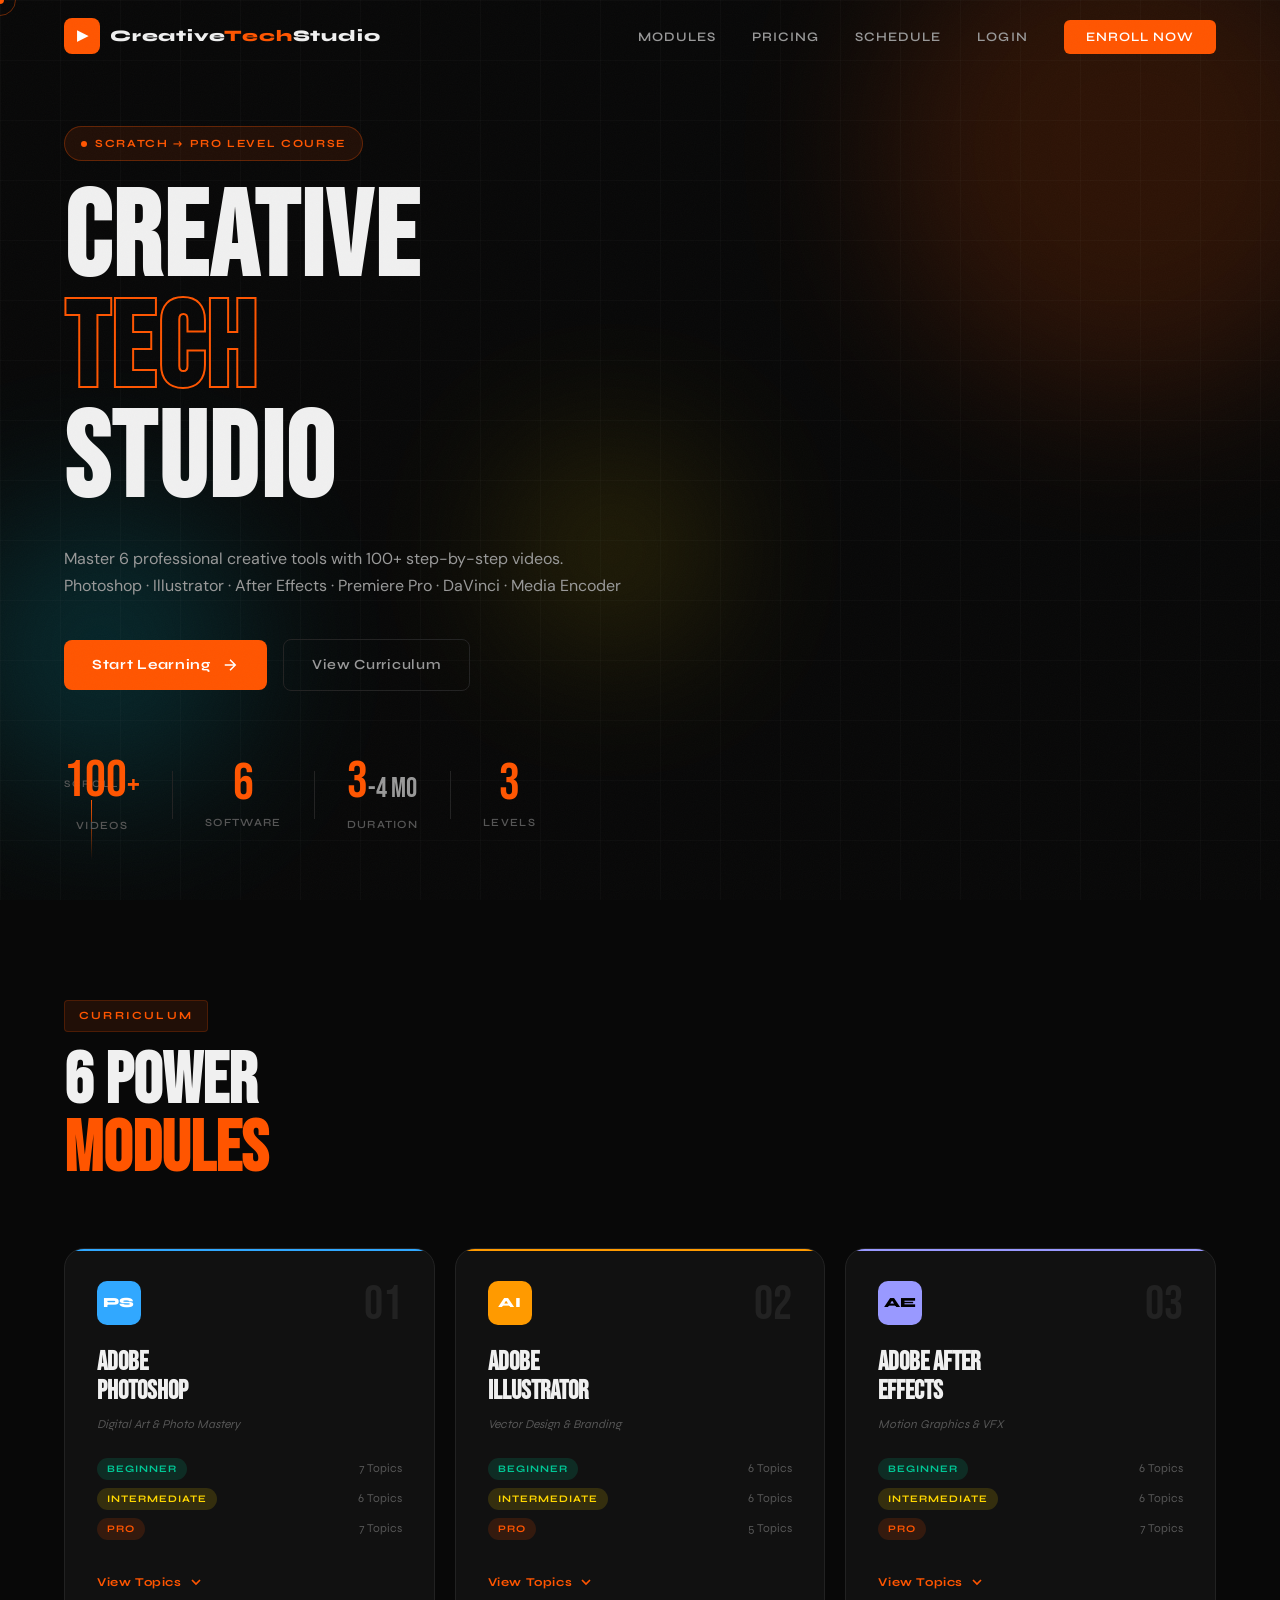
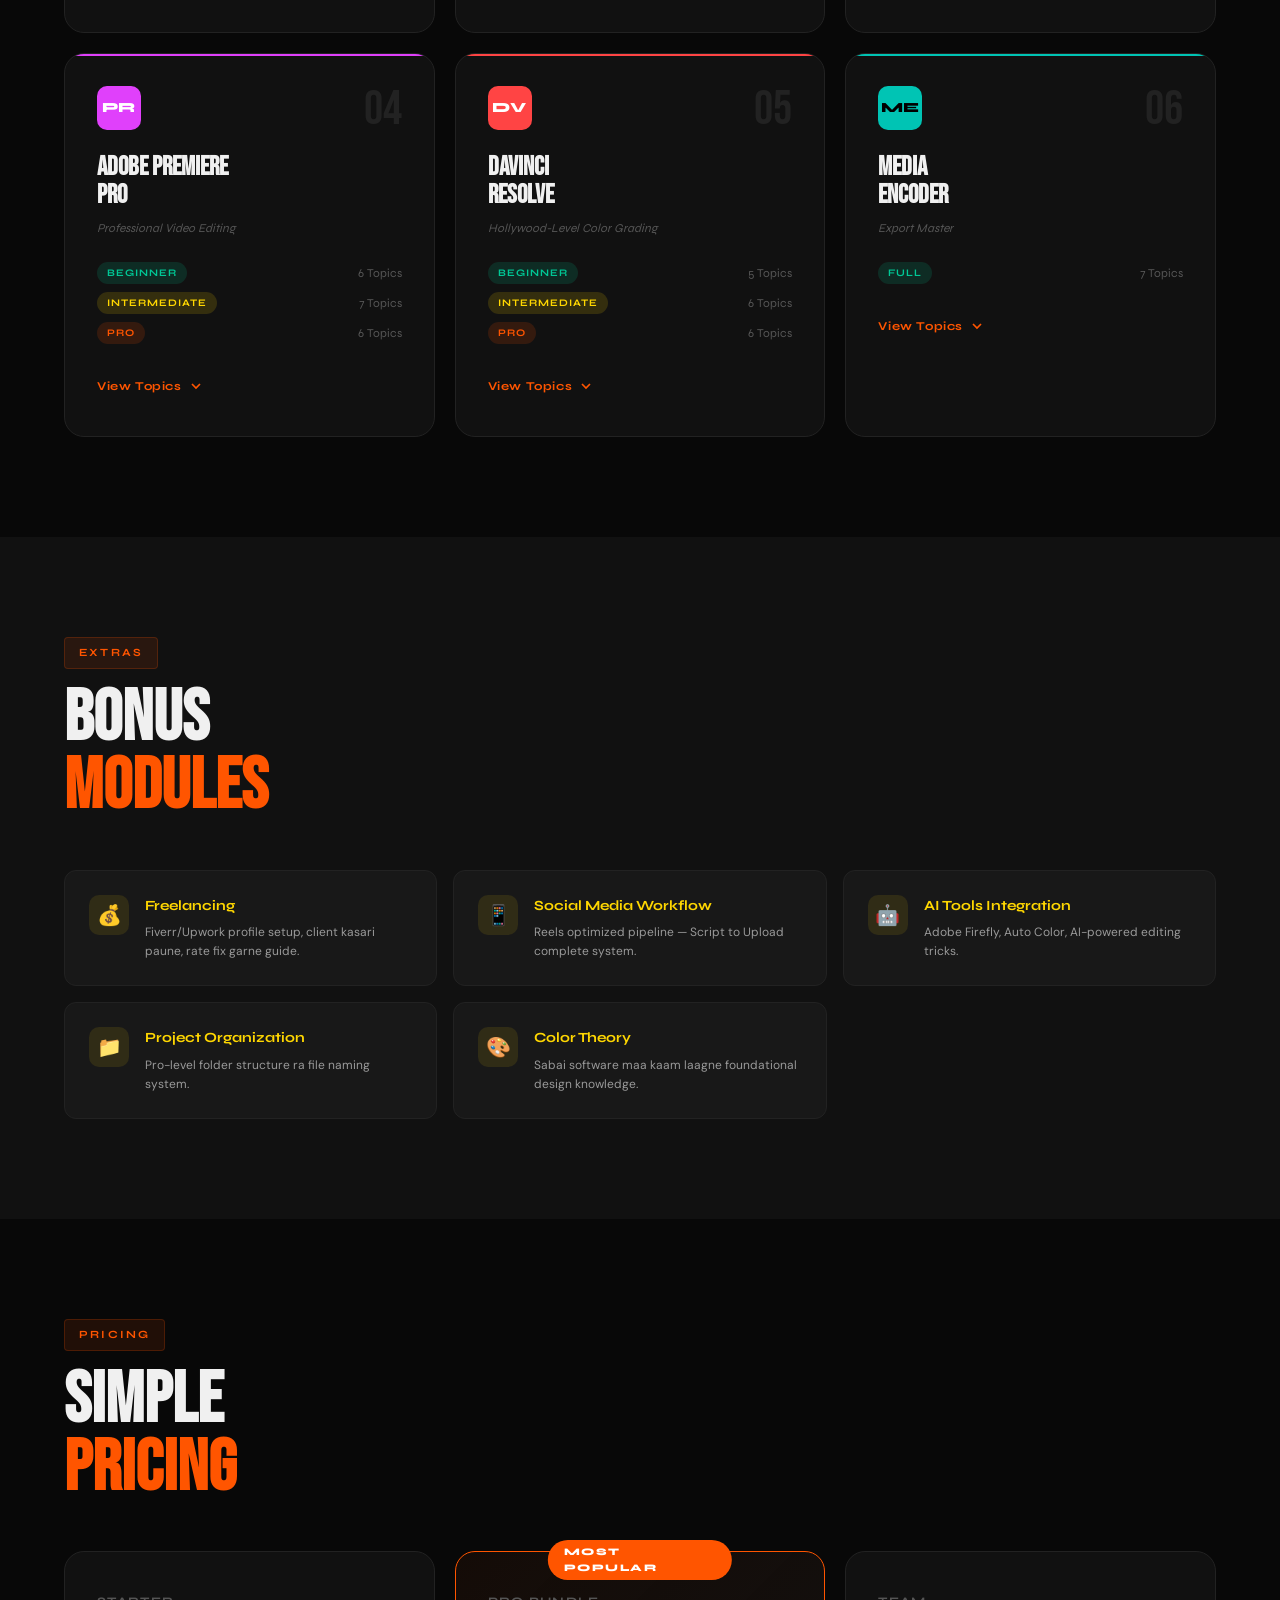
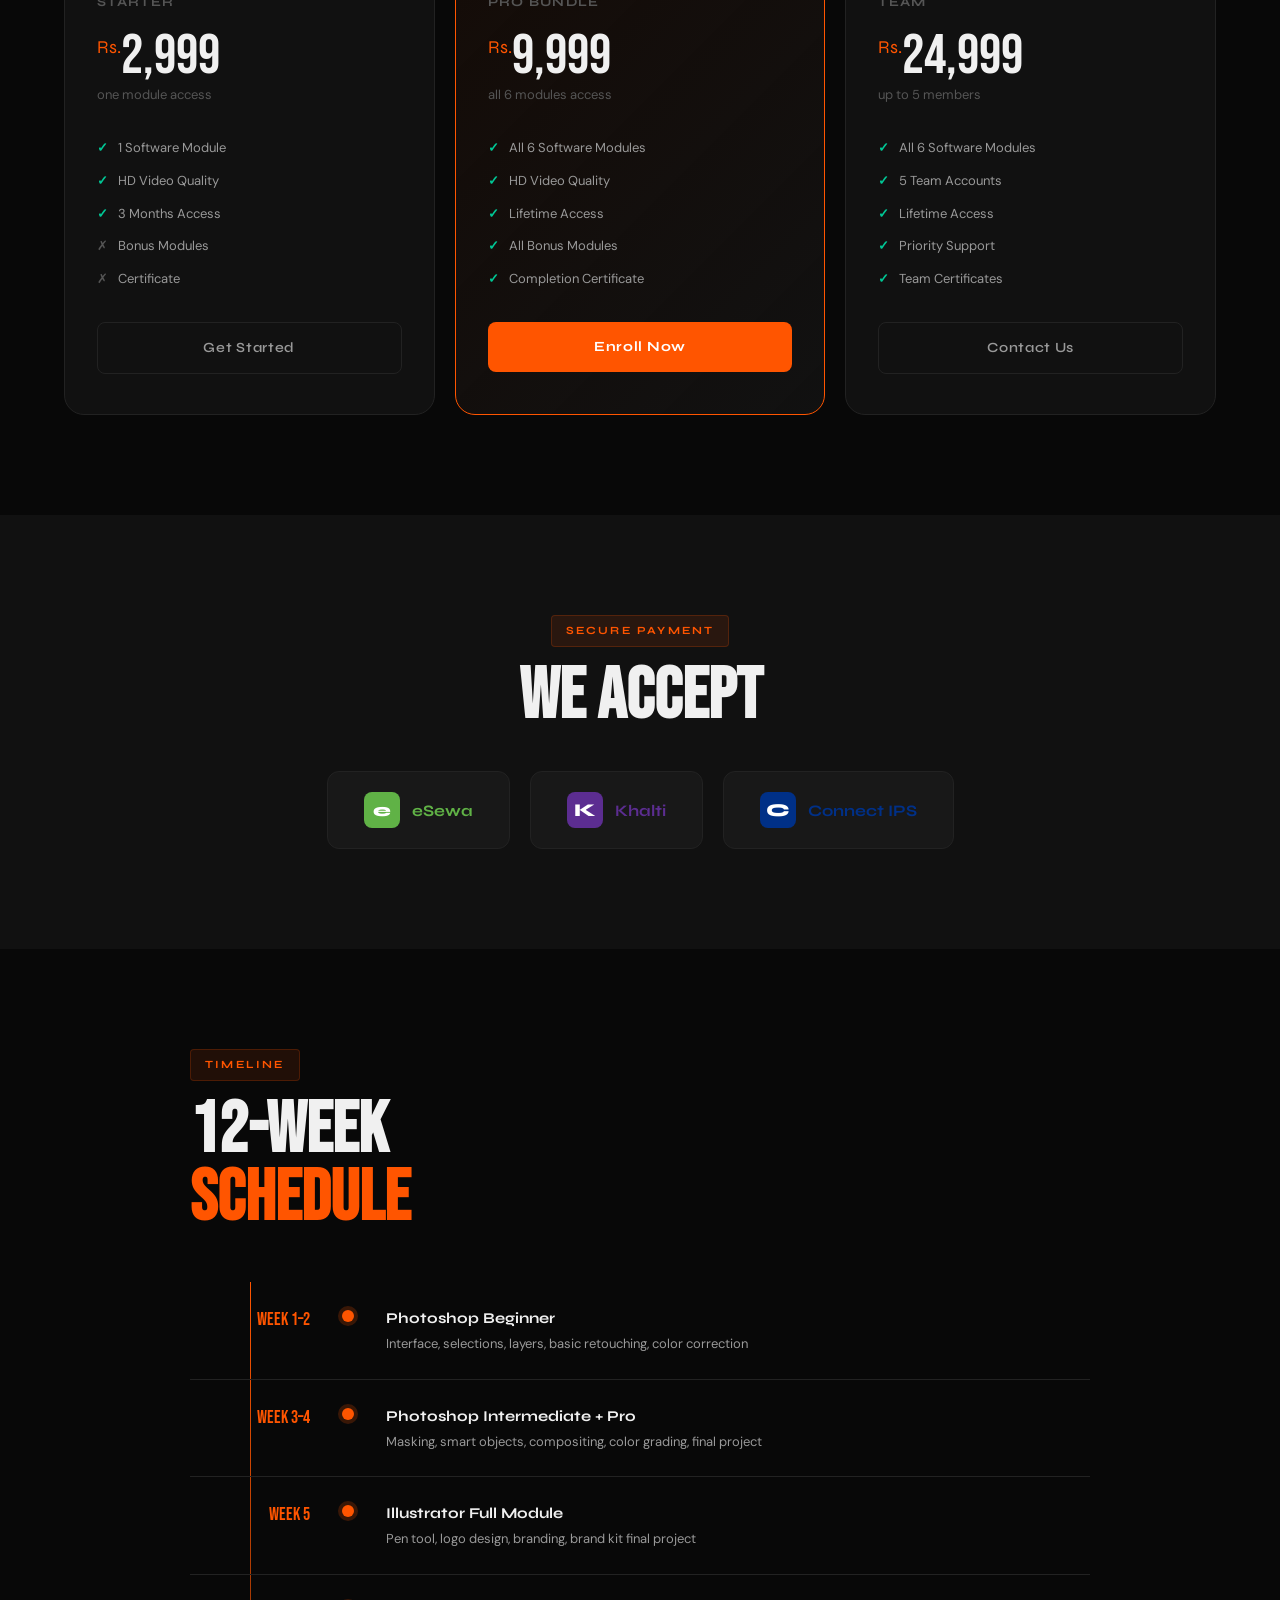
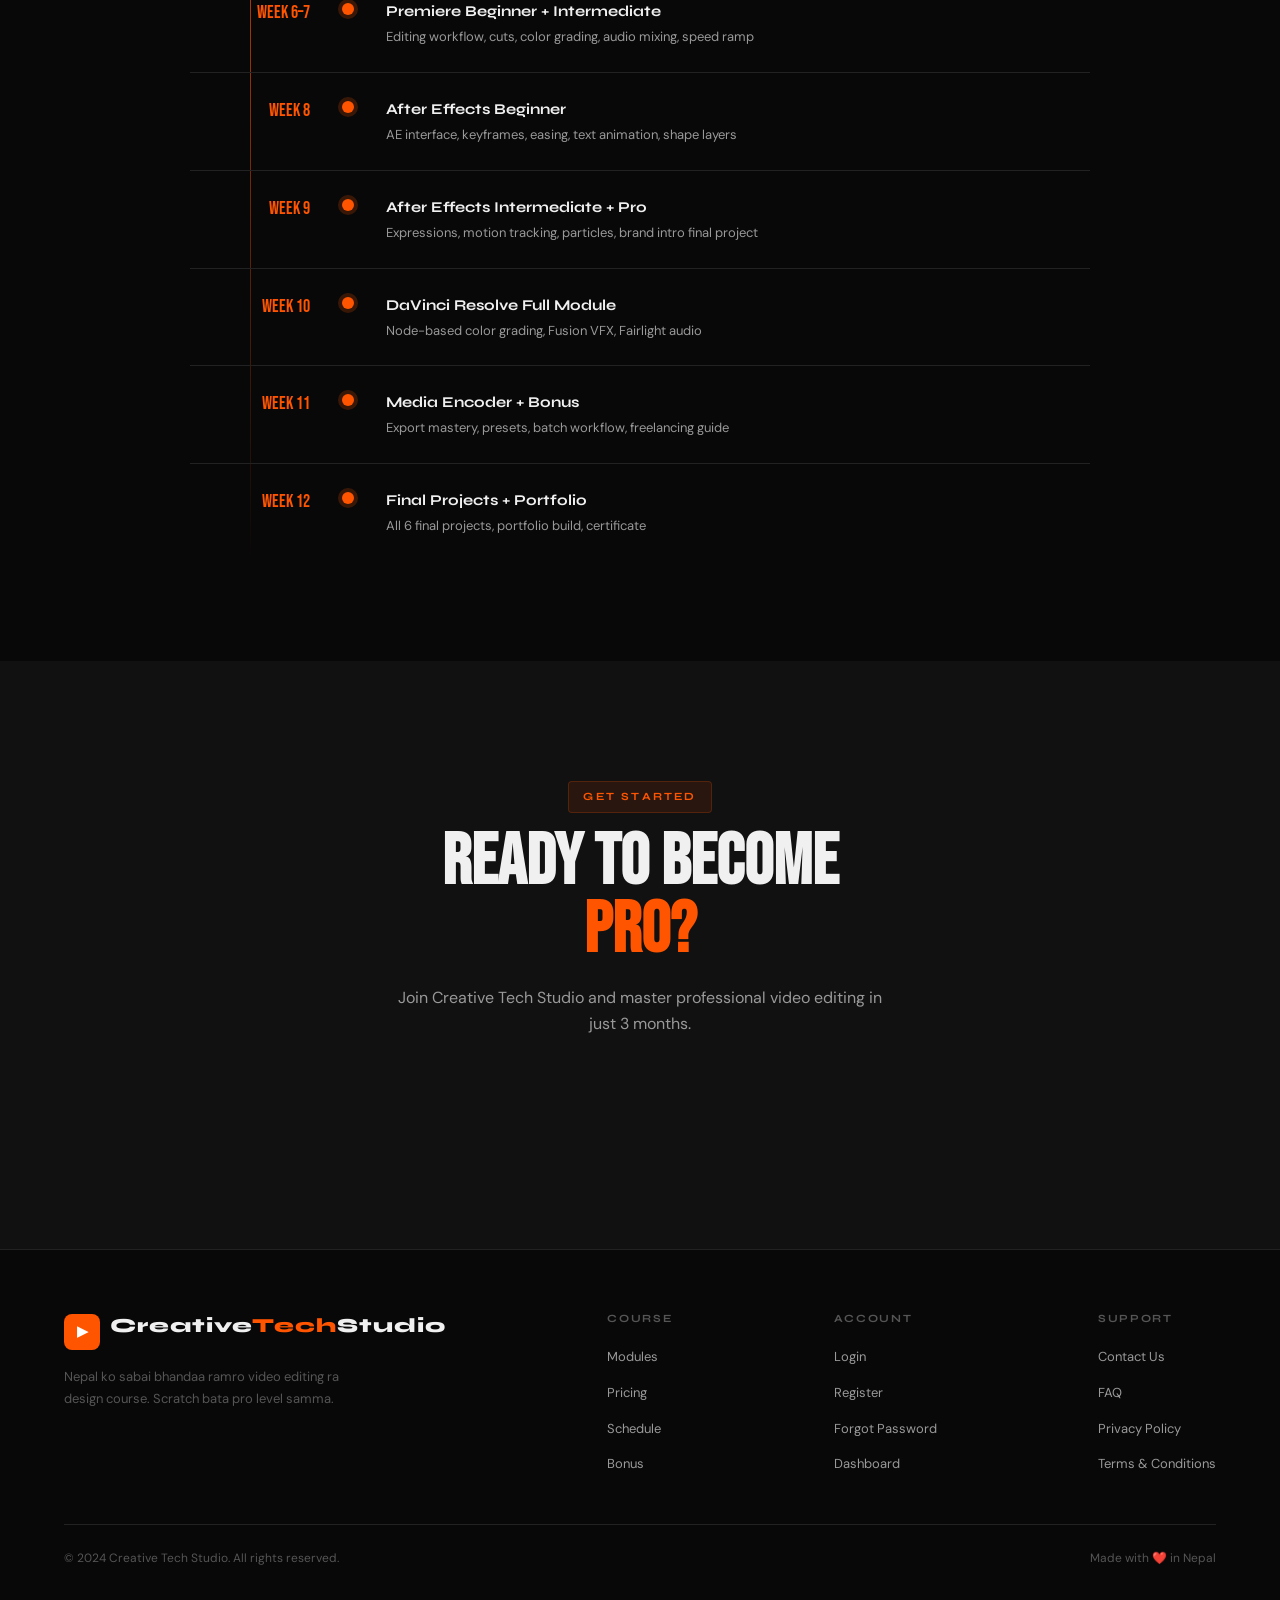
==== index.html @ a8fd175f "Creative Tech Studio website" ====
<!DOCTYPE html>
<html lang="en">
<head>
  <meta charset="UTF-8"/>
  <meta name="viewport" content="width=device-width, initial-scale=1.0"/>
  <title>Creative Tech Studio — Video Editing Master Course</title>
  <meta name="description" content="Learn Photoshop, Illustrator, After Effects, Premiere Pro, DaVinci Resolve & Media Encoder from scratch to pro level."/>
  <link rel="stylesheet" href="css/main.css"/>
</head>
<body>
<div class="noise"></div>
<div class="cursor" id="cursor"></div>
<div class="cursor-follower" id="cursorFollower"></div>

<!-- ── NAVBAR ── -->
<nav id="navbar">
  <div class="nav-inner">
    <a href="index.html" class="nav-logo">
      <div class="logo-icon">▶</div>
      <span class="logo-text">Creative<em>Tech</em>Studio</span>
    </a>
    <ul class="nav-links">
      <li><a href="#modules">Modules</a></li>
      <li><a href="#pricing">Pricing</a></li>
      <li><a href="#schedule">Schedule</a></li>
      <li><a href="login.html">Login</a></li>
      <li><a href="register.html" class="nav-cta">Enroll Now</a></li>
    </ul>
    <button class="hamburger" id="hamburger" aria-label="Menu">
      <span></span><span></span><span></span>
    </button>
  </div>
</nav>

<div class="mobile-menu" id="mobileMenu">
  <ul>
    <li><a href="#modules" class="mobile-link">Modules</a></li>
    <li><a href="#pricing" class="mobile-link">Pricing</a></li>
    <li><a href="#schedule" class="mobile-link">Schedule</a></li>
    <li><a href="login.html" class="mobile-link">Login</a></li>
    <li><a href="register.html" class="mobile-link">Enroll Now</a></li>
  </ul>
</div>

<!-- ══════════════════════
     HERO
══════════════════════ -->
<section class="hero" id="home">
  <div class="hero-bg">
    <div class="orb orb-1"></div>
    <div class="orb orb-2"></div>
    <div class="orb orb-3"></div>
    <div class="grid-lines"></div>
  </div>
  <div class="hero-content">
    <div class="hero-badge reveal">
      <span class="badge-dot"></span>
      SCRATCH → PRO LEVEL COURSE
    </div>
    <h1 class="hero-title reveal">
      <span class="title-line">CREATIVE</span>
      <span class="title-line accent-line">TECH</span>
      <span class="title-line">STUDIO</span>
    </h1>
    <p class="hero-desc reveal">
      Master 6 professional creative tools with 100+ step-by-step videos.<br/>
      Photoshop · Illustrator · After Effects · Premiere Pro · DaVinci · Media Encoder
    </p>
    <div class="hero-btns reveal">
      <a href="register.html" class="btn-primary">
        <span>Start Learning</span>
        <svg width="18" height="18" viewBox="0 0 24 24" fill="none" stroke="currentColor" stroke-width="2"><path d="M5 12h14M12 5l7 7-7 7"/></svg>
      </a>
      <a href="#modules" class="btn-ghost">View Curriculum</a>
    </div>
    <div class="hero-stats reveal">
      <div class="stat">
        <span class="stat-num" data-target="100">0</span><span class="stat-plus">+</span>
        <span class="stat-label">Videos</span>
      </div>
      <div class="stat-divider"></div>
      <div class="stat">
        <span class="stat-num" data-target="6">0</span>
        <span class="stat-label">Software</span>
      </div>
      <div class="stat-divider"></div>
      <div class="stat">
        <span class="stat-num" data-target="3">0</span><span class="stat-suffix">-4 Mo</span>
        <span class="stat-label">Duration</span>
      </div>
      <div class="stat-divider"></div>
      <div class="stat">
        <span class="stat-num" data-target="3">0</span>
        <span class="stat-label">Levels</span>
      </div>
    </div>
  </div>
  <div class="scroll-indicator"><span>SCROLL</span><div class="scroll-line"></div></div>
</section>

<!-- ══════════════════════
     MODULES
══════════════════════ -->
<section id="modules" class="modules-section">
  <div class="section-header reveal" style="max-width:1280px;margin-left:auto;margin-right:auto;">
    <span class="section-tag">CURRICULUM</span>
    <h2 class="section-title">6 Power<br/><em>Modules</em></h2>
  </div>
  <div class="modules-grid">

    <!-- PS -->
    <div class="module-card reveal" style="--card-color:#31A8FF">
      <div class="card-glow" style="--glow:#31A8FF"></div>
      <div class="card-header">
        <div class="card-badge" style="background:#31A8FF">PS</div>
        <span class="card-num">01</span>
      </div>
      <h3 class="card-title">Adobe<br/>Photoshop</h3>
      <p class="card-sub">Digital Art &amp; Photo Mastery</p>
      <div class="card-levels">
        <div class="level-row"><span class="level-tag beginner">Beginner</span><span class="level-topics">7 Topics</span></div>
        <div class="level-row"><span class="level-tag intermediate">Intermediate</span><span class="level-topics">6 Topics</span></div>
        <div class="level-row"><span class="level-tag pro">Pro</span><span class="level-topics">7 Topics</span></div>
      </div>
      <div class="card-topics">
        <div class="topic-list" id="topics-ps">
          <div class="topic-group"><p class="tg-label">🟢 Beginner</p><ul>
            <li>Interface — Workspace, Panels, Tools</li>
            <li>Selection Tools — Marquee, Lasso, Magic Wand</li>
            <li>Layers — Types, Opacity, Blending Modes</li>
            <li>Basic Retouching — Healing Brush, Clone Stamp</li>
            <li>Color Correction — Curves, Levels, Hue/Sat</li>
            <li>Text &amp; Typography Basics</li>
            <li>Export — JPEG, PNG, PSD differences</li>
          </ul></div>
          <div class="topic-group"><p class="tg-label">🟡 Intermediate</p><ul>
            <li>Masking — Layer, Clipping, Vector Mask</li>
            <li>Smart Objects — Non-Destructive Editing</li>
            <li>Background Removal — Pen Tool Method</li>
            <li>Photo Compositing — 2 Photos jodne</li>
            <li>Actions &amp; Batch Processing</li>
            <li>Frequency Separation — Skin Retouching</li>
          </ul></div>
          <div class="topic-group"><p class="tg-label">🔴 Pro</p><ul>
            <li>Dodge &amp; Burn — Advanced Skin Work</li>
            <li>Color Grading — Cinematic Look</li>
            <li>Double Exposure Effect</li>
            <li>Social Media Graphics — Thumbnail, Poster</li>
            <li>Custom Brushes banaune</li>
            <li>3D Text Effect</li>
            <li>⭐ Final Project — Brand Poster Workflow</li>
          </ul></div>
        </div>
      </div>
      <button class="card-toggle" data-target="topics-ps"><span>View Topics</span><svg width="16" height="16" viewBox="0 0 24 24" fill="none" stroke="currentColor" stroke-width="2.5"><path d="M6 9l6 6 6-6"/></svg></button>
    </div>

    <!-- AI -->
    <div class="module-card reveal" style="--card-color:#FF9A00">
      <div class="card-glow" style="--glow:#FF9A00"></div>
      <div class="card-header">
        <div class="card-badge" style="background:#FF9A00">AI</div>
        <span class="card-num">02</span>
      </div>
      <h3 class="card-title">Adobe<br/>Illustrator</h3>
      <p class="card-sub">Vector Design &amp; Branding</p>
      <div class="card-levels">
        <div class="level-row"><span class="level-tag beginner">Beginner</span><span class="level-topics">6 Topics</span></div>
        <div class="level-row"><span class="level-tag intermediate">Intermediate</span><span class="level-topics">6 Topics</span></div>
        <div class="level-row"><span class="level-tag pro">Pro</span><span class="level-topics">5 Topics</span></div>
      </div>
      <div class="card-topics">
        <div class="topic-list" id="topics-ai">
          <div class="topic-group"><p class="tg-label">🟢 Beginner</p><ul>
            <li>Raster vs Vector — Photoshop bhandaa farak</li>
            <li>Artboard, Tools, Workspace</li>
            <li>Pen Tool — Illustrator ko Heart</li>
            <li>Shapes &amp; Pathfinder</li>
            <li>Typography — Type, Area Type, Path Type</li>
            <li>Color — Swatches, Gradients, Color Guides</li>
          </ul></div>
          <div class="topic-group"><p class="tg-label">🟡 Intermediate</p><ul>
            <li>Logo Design Process — Sketch to Vector</li>
            <li>Clipping Masks &amp; Compound Paths</li>
            <li>Pattern Making — Seamless Repeat</li>
            <li>Infographic banaune</li>
            <li>Icon Design — Flat Style</li>
            <li>Business Card Layout</li>
          </ul></div>
          <div class="topic-group"><p class="tg-label">🔴 Pro</p><ul>
            <li>Brand Identity System — Logo + Color + Font</li>
            <li>Isometric Illustration</li>
            <li>Character Design Basics</li>
            <li>Mockup banaune</li>
            <li>⭐ Final Project — Complete Brand Kit</li>
          </ul></div>
        </div>
      </div>
      <button class="card-toggle" data-target="topics-ai"><span>View Topics</span><svg width="16" height="16" viewBox="0 0 24 24" fill="none" stroke="currentColor" stroke-width="2.5"><path d="M6 9l6 6 6-6"/></svg></button>
    </div>

    <!-- AE -->
    <div class="module-card reveal" style="--card-color:#9999FF">
      <div class="card-glow" style="--glow:#9999FF"></div>
      <div class="card-header">
        <div class="card-badge" style="background:#9999FF;color:#000">AE</div>
        <span class="card-num">03</span>
      </div>
      <h3 class="card-title">Adobe After<br/>Effects</h3>
      <p class="card-sub">Motion Graphics &amp; VFX</p>
      <div class="card-levels">
        <div class="level-row"><span class="level-tag beginner">Beginner</span><span class="level-topics">6 Topics</span></div>
        <div class="level-row"><span class="level-tag intermediate">Intermediate</span><span class="level-topics">6 Topics</span></div>
        <div class="level-row"><span class="level-tag pro">Pro</span><span class="level-topics">7 Topics</span></div>
      </div>
      <div class="card-topics">
        <div class="topic-list" id="topics-ae">
          <div class="topic-group"><p class="tg-label">🟢 Beginner</p><ul>
            <li>AE Interface — Timeline, Composition, Layers</li>
            <li>Keyframes — Position, Scale, Rotation, Opacity</li>
            <li>Easing — Easy Ease, Graph Editor</li>
            <li>Text Animation — Basic Presets</li>
            <li>Shape Layers — Trim Path Animation</li>
            <li>Null Objects &amp; Parenting</li>
          </ul></div>
          <div class="topic-group"><p class="tg-label">🟡 Intermediate</p><ul>
            <li>Masks &amp; Track Mattes</li>
            <li>Motion Blur &amp; Depth of Field</li>
            <li>Pre-Composing — Complex Project Organize</li>
            <li>Expressions — wiggle(), loopOut()</li>
            <li>Green Screen — Keylight Plugin</li>
            <li>Camera &amp; 3D Layers</li>
          </ul></div>
          <div class="topic-group"><p class="tg-label">🔴 Pro</p><ul>
            <li>Motion Tracking — Point &amp; Camera Track</li>
            <li>Advanced Expressions — time, index</li>
            <li>Particle Effects — CC Particle World</li>
            <li>Cinematic Title Sequence</li>
            <li>Logo Reveal Animation</li>
            <li>Lower Thirds &amp; Motion Graphics Template</li>
            <li>⭐ Final Project — Full Brand Intro Video</li>
          </ul></div>
        </div>
      </div>
      <button class="card-toggle" data-target="topics-ae"><span>View Topics</span><svg width="16" height="16" viewBox="0 0 24 24" fill="none" stroke="currentColor" stroke-width="2.5"><path d="M6 9l6 6 6-6"/></svg></button>
    </div>

    <!-- PR -->
    <div class="module-card reveal" style="--card-color:#E040FB">
      <div class="card-glow" style="--glow:#E040FB"></div>
      <div class="card-header">
        <div class="card-badge" style="background:#E040FB">PR</div>
        <span class="card-num">04</span>
      </div>
      <h3 class="card-title">Adobe Premiere<br/>Pro</h3>
      <p class="card-sub">Professional Video Editing</p>
      <div class="card-levels">
        <div class="level-row"><span class="level-tag beginner">Beginner</span><span class="level-topics">6 Topics</span></div>
        <div class="level-row"><span class="level-tag intermediate">Intermediate</span><span class="level-topics">7 Topics</span></div>
        <div class="level-row"><span class="level-tag pro">Pro</span><span class="level-topics">6 Topics</span></div>
      </div>
      <div class="card-topics">
        <div class="topic-list" id="topics-pr">
          <div class="topic-group"><p class="tg-label">🟢 Beginner</p><ul>
            <li>Premiere Workflow — Import, Edit, Export</li>
            <li>Sequence Settings — 1080p, 4K, Reels</li>
            <li>Basic Cuts — Razor, Ripple Delete, J/L Cut</li>
            <li>Audio Basics — Volume, Fade, Sync</li>
            <li>Transitions — Cut vs Dissolve</li>
            <li>Color — Lumetri Basics</li>
          </ul></div>
          <div class="topic-group"><p class="tg-label">🟡 Intermediate</p><ul>
            <li>Multicam Editing</li>
            <li>Color Grading — Lumetri Full Control</li>
            <li>LUT Apply — Cinematic Look</li>
            <li>Audio Mixing — EQ, Compressor, DeNoise</li>
            <li>Speed Ramp — Smooth Slow Motion</li>
            <li>Dynamic Link — AE + Premiere</li>
            <li>Captions &amp; Subtitles — Auto Transcribe</li>
          </ul></div>
          <div class="topic-group"><p class="tg-label">🔴 Pro</p><ul>
            <li>Advanced Timeline Management</li>
            <li>Proxy Workflow — 4K Smooth Editing</li>
            <li>Essential Graphics — MoGRT Template</li>
            <li>Premiere + After Effects Integration</li>
            <li>Reels / Shorts Optimized Workflow</li>
            <li>⭐ Final Project — Food Reel Edit</li>
          </ul></div>
        </div>
      </div>
      <button class="card-toggle" data-target="topics-pr"><span>View Topics</span><svg width="16" height="16" viewBox="0 0 24 24" fill="none" stroke="currentColor" stroke-width="2.5"><path d="M6 9l6 6 6-6"/></svg></button>
    </div>

    <!-- DV -->
    <div class="module-card reveal" style="--card-color:#FF4444">
      <div class="card-glow" style="--glow:#FF4444"></div>
      <div class="card-header">
        <div class="card-badge" style="background:#FF4444">DV</div>
        <span class="card-num">05</span>
      </div>
      <h3 class="card-title">DaVinci<br/>Resolve</h3>
      <p class="card-sub">Hollywood-Level Color Grading</p>
      <div class="card-levels">
        <div class="level-row"><span class="level-tag beginner">Beginner</span><span class="level-topics">5 Topics</span></div>
        <div class="level-row"><span class="level-tag intermediate">Intermediate</span><span class="level-topics">6 Topics</span></div>
        <div class="level-row"><span class="level-tag pro">Pro</span><span class="level-topics">6 Topics</span></div>
      </div>
      <div class="card-topics">
        <div class="topic-list" id="topics-dv">
          <div class="topic-group"><p class="tg-label">🟢 Beginner</p><ul>
            <li>DaVinci vs Premiere — kun ramro?</li>
            <li>Page System — Cut, Edit, Fusion, Color, Deliver</li>
            <li>Media Import ra Project Setup</li>
            <li>Cut Page — Fast Editing Workflow</li>
            <li>Edit Page — Premiere jastai Edit</li>
          </ul></div>
          <div class="topic-group"><p class="tg-label">🟡 Intermediate</p><ul>
            <li>Color Page — Node System (Yahi nai Magic ho)</li>
            <li>Primary Wheels — Lift, Gamma, Gain</li>
            <li>Curves — Custom Color Shape</li>
            <li>Qualifier — Specific Color matra chune</li>
            <li>Power Windows — Masking in Color Page</li>
            <li>LUT banaune — aafnai</li>
          </ul></div>
          <div class="topic-group"><p class="tg-label">🔴 Pro</p><ul>
            <li>HDR Grading Workflow</li>
            <li>Fusion — Node-Based VFX</li>
            <li>Noise Reduction — Magic Mask</li>
            <li>Remote Grades — Multiple Clips</li>
            <li>Fairlight — Professional Audio Mixing</li>
            <li>⭐ Final Project — Cinematic Food Video</li>
          </ul></div>
        </div>
      </div>
      <button class="card-toggle" data-target="topics-dv"><span>View Topics</span><svg width="16" height="16" viewBox="0 0 24 24" fill="none" stroke="currentColor" stroke-width="2.5"><path d="M6 9l6 6 6-6"/></svg></button>
    </div>

    <!-- ME -->
    <div class="module-card reveal" style="--card-color:#00C4B4">
      <div class="card-glow" style="--glow:#00C4B4"></div>
      <div class="card-header">
        <div class="card-badge" style="background:#00C4B4;color:#000">ME</div>
        <span class="card-num">06</span>
      </div>
      <h3 class="card-title">Media<br/>Encoder</h3>
      <p class="card-sub">Export Master</p>
      <div class="card-levels">
        <div class="level-row"><span class="level-tag beginner">Full</span><span class="level-topics">7 Topics</span></div>
      </div>
      <div class="card-topics">
        <div class="topic-list" id="topics-me">
          <div class="topic-group"><p class="tg-label">📦 All Levels</p><ul>
            <li>Media Encoder kina chahinccha?</li>
            <li>Queue System — Background Export</li>
            <li>Presets — YouTube, Instagram, Facebook, Reels</li>
            <li>Custom Preset banaune ra Save</li>
            <li>Batch Export — Ekai choti dherei Video</li>
            <li>Watch Folders — Auto Export Workflow</li>
            <li>Format Guide — H.264 vs H.265 vs ProRes</li>
          </ul></div>
        </div>
      </div>
      <button class="card-toggle" data-target="topics-me"><span>View Topics</span><svg width="16" height="16" viewBox="0 0 24 24" fill="none" stroke="currentColor" stroke-width="2.5"><path d="M6 9l6 6 6-6"/></svg></button>
    </div>

  </div>
</section>

<!-- ══════════════════════
     BONUS
══════════════════════ -->
<section id="bonus" class="bonus-section">
  <div class="section-header reveal" style="max-width:1280px;margin:0 auto 48px;">
    <span class="section-tag">EXTRAS</span>
    <h2 class="section-title">Bonus<br/><em>Modules</em></h2>
  </div>
  <div class="bonus-grid" style="max-width:1280px;margin:0 auto;">
    <div class="bonus-card reveal"><div class="bonus-icon">💰</div><div><h4>Freelancing</h4><p>Fiverr/Upwork profile setup, client kasari paune, rate fix garne guide.</p></div></div>
    <div class="bonus-card reveal reveal-delay-1"><div class="bonus-icon">📱</div><div><h4>Social Media Workflow</h4><p>Reels optimized pipeline — Script to Upload complete system.</p></div></div>
    <div class="bonus-card reveal reveal-delay-2"><div class="bonus-icon">🤖</div><div><h4>AI Tools Integration</h4><p>Adobe Firefly, Auto Color, AI-powered editing tricks.</p></div></div>
    <div class="bonus-card reveal reveal-delay-3"><div class="bonus-icon">📁</div><div><h4>Project Organization</h4><p>Pro-level folder structure ra file naming system.</p></div></div>
    <div class="bonus-card reveal reveal-delay-4"><div class="bonus-icon">🎨</div><div><h4>Color Theory</h4><p>Sabai software maa kaam laagne foundational design knowledge.</p></div></div>
  </div>
</section>

<!-- ══════════════════════
     PRICING
══════════════════════ -->
<section id="pricing" class="pricing-section">
  <div class="section-header reveal" style="max-width:1280px;margin:0 auto 48px;">
    <span class="section-tag">PRICING</span>
    <h2 class="section-title">Simple<br/><em>Pricing</em></h2>
  </div>
  <div class="pricing-grid">
    <div class="price-card reveal">
      <p class="price-name">Starter</p>
      <div><span class="price-currency">Rs.</span><span class="price-amount">2,999</span></div>
      <p class="price-period">one module access</p>
      <div class="price-features">
        <div class="price-feat"><span class="check">✓</span> 1 Software Module</div>
        <div class="price-feat"><span class="check">✓</span> HD Video Quality</div>
        <div class="price-feat"><span class="check">✓</span> 3 Months Access</div>
        <div class="price-feat"><span class="cross">✗</span> Bonus Modules</div>
        <div class="price-feat"><span class="cross">✗</span> Certificate</div>
      </div>
      <a href="register.html" class="btn-ghost" style="display:block;text-align:center;">Get Started</a>
    </div>
    <div class="price-card featured reveal reveal-delay-1">
      <div class="price-popular">MOST POPULAR</div>
      <p class="price-name">Pro Bundle</p>
      <div><span class="price-currency">Rs.</span><span class="price-amount">9,999</span></div>
      <p class="price-period">all 6 modules access</p>
      <div class="price-features">
        <div class="price-feat"><span class="check">✓</span> All 6 Software Modules</div>
        <div class="price-feat"><span class="check">✓</span> HD Video Quality</div>
        <div class="price-feat"><span class="check">✓</span> Lifetime Access</div>
        <div class="price-feat"><span class="check">✓</span> All Bonus Modules</div>
        <div class="price-feat"><span class="check">✓</span> Completion Certificate</div>
      </div>
      <a href="register.html" class="btn-primary" style="display:flex;justify-content:center;">Enroll Now</a>
    </div>
    <div class="price-card reveal reveal-delay-2">
      <p class="price-name">Team</p>
      <div><span class="price-currency">Rs.</span><span class="price-amount">24,999</span></div>
      <p class="price-period">up to 5 members</p>
      <div class="price-features">
        <div class="price-feat"><span class="check">✓</span> All 6 Software Modules</div>
        <div class="price-feat"><span class="check">✓</span> 5 Team Accounts</div>
        <div class="price-feat"><span class="check">✓</span> Lifetime Access</div>
        <div class="price-feat"><span class="check">✓</span> Priority Support</div>
        <div class="price-feat"><span class="check">✓</span> Team Certificates</div>
      </div>
      <a href="register.html" class="btn-ghost" style="display:block;text-align:center;">Contact Us</a>
    </div>
  </div>
</section>

<!-- ══════════════════════
     PAYMENT METHODS
══════════════════════ -->
<section class="payment-section">
  <div class="section-header reveal" style="max-width:1280px;margin:0 auto 40px;text-align:center;">
    <span class="section-tag">SECURE PAYMENT</span>
    <h2 class="section-title" style="text-align:center;">We Accept</h2>
  </div>
  <div class="payment-logos">
    <div class="pay-logo reveal">
      <div class="pay-logo-icon esewa-icon">e</div>
      <span class="pay-logo-name esewa-name">eSewa</span>
    </div>
    <div class="pay-logo reveal reveal-delay-1">
      <div class="pay-logo-icon khalti-icon">K</div>
      <span class="pay-logo-name khalti-name">Khalti</span>
    </div>
    <div class="pay-logo reveal reveal-delay-2">
      <div class="pay-logo-icon cips-icon">C</div>
      <span class="pay-logo-name cips-name">Connect IPS</span>
    </div>
  </div>
</section>

<!-- ══════════════════════
     SCHEDULE
══════════════════════ -->
<section id="schedule" class="schedule-section">
  <div class="section-header reveal" style="max-width:900px;margin:0 auto 48px;">
    <span class="section-tag">TIMELINE</span>
    <h2 class="section-title">12-Week<br/><em>Schedule</em></h2>
  </div>
  <div class="schedule-grid">
    <div class="schedule-item reveal"><div class="sched-week">Week 1–2</div><div class="sched-dot"></div><div class="sched-content"><h4>Photoshop Beginner</h4><p>Interface, selections, layers, basic retouching, color correction</p></div></div>
    <div class="schedule-item reveal"><div class="sched-week">Week 3–4</div><div class="sched-dot"></div><div class="sched-content"><h4>Photoshop Intermediate + Pro</h4><p>Masking, smart objects, compositing, color grading, final project</p></div></div>
    <div class="schedule-item reveal"><div class="sched-week">Week 5</div><div class="sched-dot"></div><div class="sched-content"><h4>Illustrator Full Module</h4><p>Pen tool, logo design, branding, brand kit final project</p></div></div>
    <div class="schedule-item reveal"><div class="sched-week">Week 6–7</div><div class="sched-dot"></div><div class="sched-content"><h4>Premiere Beginner + Intermediate</h4><p>Editing workflow, cuts, color grading, audio mixing, speed ramp</p></div></div>
    <div class="schedule-item reveal"><div class="sched-week">Week 8</div><div class="sched-dot"></div><div class="sched-content"><h4>After Effects Beginner</h4><p>AE interface, keyframes, easing, text animation, shape layers</p></div></div>
    <div class="schedule-item reveal"><div class="sched-week">Week 9</div><div class="sched-dot"></div><div class="sched-content"><h4>After Effects Intermediate + Pro</h4><p>Expressions, motion tracking, particles, brand intro final project</p></div></div>
    <div class="schedule-item reveal"><div class="sched-week">Week 10</div><div class="sched-dot"></div><div class="sched-content"><h4>DaVinci Resolve Full Module</h4><p>Node-based color grading, Fusion VFX, Fairlight audio</p></div></div>
    <div class="schedule-item reveal"><div class="sched-week">Week 11</div><div class="sched-dot"></div><div class="sched-content"><h4>Media Encoder + Bonus</h4><p>Export mastery, presets, batch workflow, freelancing guide</p></div></div>
    <div class="schedule-item reveal"><div class="sched-week">Week 12</div><div class="sched-dot"></div><div class="sched-content"><h4>Final Projects + Portfolio</h4><p>All 6 final projects, portfolio build, certificate</p></div></div>
  </div>
</section>

<!-- ══════════════════════
     ENROLL CTA
══════════════════════ -->
<section id="enroll" class="enroll-section">
  <div class="enroll-inner">
    <span class="section-tag">GET STARTED</span>
    <h2 class="section-title reveal">Ready to Become<br/><em>Pro?</em></h2>
    <p class="reveal">Join Creative Tech Studio and master professional video editing in just 3 months.</p>
    <div class="enroll-btns reveal">
      <a href="register.html" class="btn-primary">
        <span>Enroll Now</span>
        <svg width="18" height="18" viewBox="0 0 24 24" fill="none" stroke="currentColor" stroke-width="2"><path d="M5 12h14M12 5l7 7-7 7"/></svg>
      </a>
      <a href="login.html" class="btn-ghost">Already Enrolled? Login</a>
    </div>
  </div>
</section>

<!-- ── FOOTER ── -->
<footer>
  <div class="footer-inner">
    <div class="footer-top">
      <div class="footer-brand">
        <div class="nav-logo" style="margin-bottom:12px;">
          <div class="logo-icon">▶</div>
          <span class="logo-text">Creative<em>Tech</em>Studio</span>
        </div>
        <p>Nepal ko sabai bhandaa ramro video editing ra design course. Scratch bata pro level samma.</p>
      </div>
      <div class="footer-links">
        <h5>Course</h5>
        <ul>
          <li><a href="#modules">Modules</a></li>
          <li><a href="#pricing">Pricing</a></li>
          <li><a href="#schedule">Schedule</a></li>
          <li><a href="#bonus">Bonus</a></li>
        </ul>
      </div>
      <div class="footer-links">
        <h5>Account</h5>
        <ul>
          <li><a href="login.html">Login</a></li>
          <li><a href="register.html">Register</a></li>
          <li><a href="forgot-password.html">Forgot Password</a></li>
          <li><a href="dashboard.html">Dashboard</a></li>
        </ul>
      </div>
      <div class="footer-links">
        <h5>Support</h5>
        <ul>
          <li><a href="#">Contact Us</a></li>
          <li><a href="#">FAQ</a></li>
          <li><a href="#">Privacy Policy</a></li>
          <li><a href="#">Terms &amp; Conditions</a></li>
        </ul>
      </div>
    </div>
    <div class="footer-bottom">
      <p>© 2024 Creative Tech Studio. All rights reserved.</p>
      <p>Made with ❤️ in Nepal</p>
    </div>
  </div>
</footer>

<script src="js/app.js"></script>
</body>
</html>
---- css/main.css ----
/* ═══════════════════════════════════════════════
   CREATIVE TECH STUDIO — Main Stylesheet
   ═══════════════════════════════════════════════ */

@import url('https://fonts.googleapis.com/css2?family=Bebas+Neue&family=Syne:wght@400;600;700;800&family=DM+Sans:ital,opsz,wght@0,9..40,300;0,9..40,400;0,9..40,500;1,9..40,400&display=swap');

/* ── Variables ───────────────────────────────── */
:root {
  --bg:         #080808;
  --bg2:        #111111;
  --bg3:        #181818;
  --border:     #222222;
  --accent:     #FF5500;
  --accent2:    #FFD700;
  --accent3:    #00E5FF;
  --text:       #F0F0F0;
  --text2:      #999999;
  --text3:      #555555;
  --green:      #00C896;
  --purple:     #9999FF;
  --radius:     12px;
  --radius-lg:  20px;
  --shadow:     0 0 40px rgba(255,85,0,0.15);
  --transition: all 0.3s cubic-bezier(0.4,0,0.2,1);
  --font-head:  'Bebas Neue', sans-serif;
  --font-body:  'DM Sans', sans-serif;
  --font-ui:    'Syne', sans-serif;
}

/* ── Reset ───────────────────────────────────── */
*, *::before, *::after { box-sizing: border-box; margin: 0; padding: 0; }
html { scroll-behavior: smooth; font-size: 16px; }
body {
  background: var(--bg);
  color: var(--text);
  font-family: var(--font-body);
  line-height: 1.6;
  overflow-x: hidden;
}
a { color: inherit; text-decoration: none; }
button { cursor: pointer; font-family: var(--font-body); border: none; background: none; }
img { max-width: 100%; display: block; }
ul { list-style: none; }

/* ── Scrollbar ───────────────────────────────── */
::-webkit-scrollbar { width: 4px; }
::-webkit-scrollbar-track { background: var(--bg); }
::-webkit-scrollbar-thumb { background: var(--accent); border-radius: 2px; }

/* ── Selection ───────────────────────────────── */
::selection { background: var(--accent); color: #fff; }

/* ── Noise Overlay ───────────────────────────── */
.noise {
  position: fixed; inset: 0; z-index: 9999;
  pointer-events: none;
  opacity: 0.025;
  background-image: url("data:image/svg+xml,%3Csvg viewBox='0 0 256 256' xmlns='http://www.w3.org/2000/svg'%3E%3Cfilter id='noise'%3E%3CfeTurbulence type='fractalNoise' baseFrequency='0.9' numOctaves='4' stitchTiles='stitch'/%3E%3C/filter%3E%3Crect width='100%25' height='100%25' filter='url(%23noise)'/%3E%3C/svg%3E");
  background-size: 256px 256px;
}

/* ── Cursor ──────────────────────────────────── */
.cursor, .cursor-follower { position: fixed; border-radius: 50%; pointer-events: none; z-index: 9998; transition: transform 0.1s ease; }
.cursor { width: 8px; height: 8px; background: var(--accent); top: -4px; left: -4px; }
.cursor-follower { width: 32px; height: 32px; border: 1px solid rgba(255,85,0,0.4); top: -16px; left: -16px; transition: transform 0.15s ease, opacity 0.3s; }
.cursor.hover { transform: scale(2.5); background: var(--accent2); }
.cursor-follower.hover { transform: scale(1.8); opacity: 0; }
@media (pointer: coarse) { .cursor, .cursor-follower { display: none; } }

/* ── Navbar ──────────────────────────────────── */
#navbar {
  position: fixed; top: 0; left: 0; right: 0; z-index: 1000;
  padding: 0 5%;
  transition: var(--transition);
}
#navbar.scrolled {
  background: rgba(8,8,8,0.92);
  backdrop-filter: blur(20px);
  border-bottom: 1px solid var(--border);
}
.nav-inner {
  max-width: 1280px; margin: 0 auto;
  display: flex; align-items: center; justify-content: space-between;
  height: 72px;
}
.nav-logo { display: flex; align-items: center; gap: 10px; }
.logo-icon {
  width: 36px; height: 36px;
  background: var(--accent);
  border-radius: 8px;
  display: grid; place-items: center;
  font-size: 14px; color: #fff;
  font-family: var(--font-ui); font-weight: 700;
}
.logo-text {
  font-family: var(--font-ui);
  font-size: 16px; font-weight: 800;
  letter-spacing: 0.05em;
}
.logo-text em { color: var(--accent); font-style: normal; }

.nav-links { display: flex; align-items: center; gap: 36px; }
.nav-links a {
  font-family: var(--font-ui); font-size: 13px; font-weight: 600;
  letter-spacing: 0.08em; text-transform: uppercase;
  color: var(--text2); transition: var(--transition);
}
.nav-links a:hover { color: var(--text); }
.nav-links .nav-cta {
  background: var(--accent);
  color: #fff; padding: 9px 22px;
  border-radius: 6px;
  transition: var(--transition);
}
.nav-links .nav-cta:hover { background: #ff6b1a; transform: translateY(-1px); }

.hamburger { display: none; flex-direction: column; gap: 5px; padding: 4px; }
.hamburger span { width: 24px; height: 2px; background: var(--text); border-radius: 2px; transition: var(--transition); display: block; }
.hamburger.open span:nth-child(1) { transform: translateY(7px) rotate(45deg); }
.hamburger.open span:nth-child(2) { opacity: 0; }
.hamburger.open span:nth-child(3) { transform: translateY(-7px) rotate(-45deg); }

.mobile-menu {
  position: fixed; inset: 0; z-index: 999;
  background: var(--bg2);
  display: flex; align-items: center; justify-content: center;
  transform: translateX(-100%);
  transition: transform 0.4s cubic-bezier(0.4,0,0.2,1);
}
.mobile-menu.open { transform: translateX(0); }
.mobile-menu ul { display: flex; flex-direction: column; align-items: center; gap: 32px; }
.mobile-menu a { font-family: var(--font-head); font-size: 40px; color: var(--text2); transition: var(--transition); }
.mobile-menu a:hover { color: var(--accent); }

/* ── Hero ────────────────────────────────────── */
.hero {
  min-height: 100vh; position: relative;
  display: flex; align-items: center;
  padding: 120px 5% 60px;
  overflow: hidden;
}
.hero-bg { position: absolute; inset: 0; }
.orb {
  position: absolute; border-radius: 50%;
  filter: blur(80px); opacity: 0.15;
  animation: orbFloat 8s ease-in-out infinite;
}
.orb-1 { width: 500px; height: 500px; background: var(--accent); top: -100px; right: -100px; animation-delay: 0s; }
.orb-2 { width: 300px; height: 300px; background: var(--accent3); bottom: 100px; left: -50px; animation-delay: 3s; }
.orb-3 { width: 200px; height: 200px; background: var(--accent2); top: 50%; left: 40%; animation-delay: 5s; }
@keyframes orbFloat {
  0%, 100% { transform: translate(0,0) scale(1); }
  50% { transform: translate(20px,-30px) scale(1.1); }
}
.grid-lines {
  position: absolute; inset: 0;
  background-image:
    linear-gradient(rgba(255,255,255,0.02) 1px, transparent 1px),
    linear-gradient(90deg, rgba(255,255,255,0.02) 1px, transparent 1px);
  background-size: 60px 60px;
}

.hero-content { max-width: 1280px; margin: 0 auto; width: 100%; position: relative; z-index: 2; }
.hero-badge {
  display: inline-flex; align-items: center; gap: 8px;
  background: rgba(255,85,0,0.1);
  border: 1px solid rgba(255,85,0,0.3);
  color: var(--accent);
  padding: 8px 16px; border-radius: 100px;
  font-family: var(--font-ui); font-size: 11px; font-weight: 700;
  letter-spacing: 0.15em; text-transform: uppercase;
  margin-bottom: 24px;
}
.badge-dot {
  width: 6px; height: 6px; background: var(--accent);
  border-radius: 50%;
  animation: pulse 2s ease-in-out infinite;
}
@keyframes pulse { 0%,100%{opacity:1;transform:scale(1)} 50%{opacity:0.5;transform:scale(1.4)} }

.hero-title {
  font-family: var(--font-head);
  font-size: clamp(64px, 10vw, 120px);
  line-height: 0.92;
  letter-spacing: 0.02em;
  margin-bottom: 28px;
}
.title-line { display: block; }
.accent-line {
  -webkit-text-stroke: 2px var(--accent);
  color: transparent;
  position: relative;
}

.hero-desc {
  font-size: 16px; color: var(--text2); line-height: 1.7;
  max-width: 560px; margin-bottom: 40px;
}

.hero-btns { display: flex; gap: 16px; align-items: center; flex-wrap: wrap; margin-bottom: 64px; }
.btn-primary {
  display: inline-flex; align-items: center; gap: 10px;
  background: var(--accent); color: #fff;
  padding: 14px 28px; border-radius: 8px;
  font-family: var(--font-ui); font-weight: 700; font-size: 14px;
  letter-spacing: 0.05em;
  transition: var(--transition);
  position: relative; overflow: hidden;
}
.btn-primary::before {
  content: ''; position: absolute; inset: 0;
  background: linear-gradient(135deg,rgba(255,255,255,0.1),transparent);
  opacity: 0; transition: var(--transition);
}
.btn-primary:hover { transform: translateY(-2px); box-shadow: 0 8px 30px rgba(255,85,0,0.4); }
.btn-primary:hover::before { opacity: 1; }

.btn-ghost {
  display: inline-flex; align-items: center; gap: 10px;
  border: 1px solid var(--border); color: var(--text2);
  padding: 14px 28px; border-radius: 8px;
  font-family: var(--font-ui); font-weight: 600; font-size: 14px;
  letter-spacing: 0.05em; transition: var(--transition);
}
.btn-ghost:hover { border-color: var(--accent); color: var(--accent); background: rgba(255,85,0,0.05); }

.btn-secondary {
  display: inline-flex; align-items: center; gap: 10px;
  background: var(--bg3); color: var(--text);
  padding: 12px 24px; border-radius: 8px;
  font-family: var(--font-ui); font-weight: 600; font-size: 13px;
  border: 1px solid var(--border); transition: var(--transition);
}
.btn-secondary:hover { border-color: var(--accent); color: var(--accent); }

.hero-stats { display: flex; align-items: center; gap: 0; flex-wrap: wrap; }
.stat { padding: 0 32px; text-align: center; }
.stat:first-child { padding-left: 0; }
.stat-num { font-family: var(--font-head); font-size: 52px; color: var(--accent); line-height: 1; }
.stat-plus { font-family: var(--font-head); font-size: 32px; color: var(--accent); }
.stat-suffix { font-family: var(--font-head); font-size: 28px; color: var(--text2); }
.stat-label { display: block; font-family: var(--font-ui); font-size: 11px; color: var(--text3); letter-spacing: 0.12em; text-transform: uppercase; margin-top: 4px; font-weight: 600; }
.stat-divider { width: 1px; height: 48px; background: var(--border); }

.scroll-indicator {
  position: absolute; bottom: 40px; left: 5%;
  display: flex; flex-direction: column; align-items: center; gap: 8px;
  color: var(--text3); font-family: var(--font-ui); font-size: 10px;
  letter-spacing: 0.2em; text-transform: uppercase; font-weight: 600;
}
.scroll-line {
  width: 1px; height: 60px;
  background: linear-gradient(to bottom, var(--accent), transparent);
  animation: scrollLine 2s ease-in-out infinite;
}
@keyframes scrollLine { 0%,100%{opacity:1;transform:scaleY(1)} 50%{opacity:0.3;transform:scaleY(0.5)} }

/* ── Section Commons ─────────────────────────── */
section { padding: 100px 5%; }
.section-header { margin-bottom: 64px; }
.section-tag {
  display: inline-block;
  font-family: var(--font-ui); font-size: 11px; font-weight: 700;
  letter-spacing: 0.2em; text-transform: uppercase; color: var(--accent);
  background: rgba(255,85,0,0.1); border: 1px solid rgba(255,85,0,0.2);
  padding: 6px 14px; border-radius: 4px; margin-bottom: 16px;
}
.section-title {
  font-family: var(--font-head); font-size: clamp(40px, 6vw, 72px);
  line-height: 0.95; color: var(--text);
}
.section-title em { color: var(--accent); font-style: normal; }

/* ── Modules Grid ────────────────────────────── */
.modules-section { background: var(--bg); }
.modules-grid {
  max-width: 1280px; margin: 0 auto;
  display: grid;
  grid-template-columns: repeat(auto-fill, minmax(340px, 1fr));
  gap: 20px;
}

.module-card {
  background: var(--bg2);
  border: 1px solid var(--border);
  border-radius: var(--radius-lg);
  padding: 32px;
  position: relative; overflow: hidden;
  transition: var(--transition);
  cursor: default;
}
.module-card::before {
  content: ''; position: absolute; top: 0; left: 0; right: 0;
  height: 2px;
  background: var(--card-color, var(--accent));
}
.module-card:hover { border-color: rgba(255,85,0,0.3); transform: translateY(-4px); }
.card-glow {
  position: absolute; top: -60px; right: -60px;
  width: 160px; height: 160px;
  background: var(--glow);
  border-radius: 50%; filter: blur(60px); opacity: 0;
  transition: opacity 0.4s;
}
.module-card:hover .card-glow { opacity: 0.12; }

.card-header { display: flex; justify-content: space-between; align-items: flex-start; margin-bottom: 20px; }
.card-badge {
  width: 44px; height: 44px; border-radius: 10px;
  display: grid; place-items: center;
  font-family: var(--font-ui); font-weight: 800; font-size: 14px; color: #fff;
  letter-spacing: 0.05em;
}
.card-num { font-family: var(--font-head); font-size: 48px; color: var(--border); line-height: 1; }
.card-title { font-family: var(--font-head); font-size: 26px; line-height: 1.1; margin-bottom: 8px; }
.card-sub { font-size: 12px; color: var(--text3); font-style: italic; margin-bottom: 24px; font-family: var(--font-ui); }
.card-levels { display: flex; flex-direction: column; gap: 8px; margin-bottom: 24px; }
.level-row { display: flex; align-items: center; justify-content: space-between; }
.level-tag {
  font-family: var(--font-ui); font-size: 10px; font-weight: 700;
  letter-spacing: 0.1em; text-transform: uppercase;
  padding: 3px 10px; border-radius: 100px;
}
.level-tag.beginner { background: rgba(0,200,150,0.15); color: var(--green); }
.level-tag.intermediate { background: rgba(255,215,0,0.15); color: var(--accent2); }
.level-tag.pro { background: rgba(255,85,0,0.15); color: var(--accent); }
.level-topics { font-size: 12px; color: var(--text3); font-family: var(--font-ui); }

.card-topics { overflow: hidden; max-height: 0; transition: max-height 0.5s cubic-bezier(0.4,0,0.2,1); }
.card-topics.open { max-height: 1000px; }
.topic-list { padding-top: 16px; border-top: 1px solid var(--border); }
.topic-group { margin-bottom: 16px; }
.tg-label { font-family: var(--font-ui); font-size: 11px; font-weight: 700; color: var(--text2); margin-bottom: 8px; letter-spacing: 0.08em; }
.topic-group ul { display: flex; flex-direction: column; gap: 6px; }
.topic-group li {
  font-size: 12px; color: var(--text2); padding-left: 14px; position: relative; line-height: 1.5;
}
.topic-group li::before { content: '›'; position: absolute; left: 0; color: var(--accent); font-weight: 700; }

.card-toggle {
  display: flex; align-items: center; gap: 6px;
  font-family: var(--font-ui); font-size: 12px; font-weight: 700;
  color: var(--accent); letter-spacing: 0.05em;
  padding: 10px 0; border-bottom: none; width: 100%;
  transition: var(--transition);
}
.card-toggle:hover { gap: 10px; }
.card-toggle svg { transition: transform 0.3s; }
.card-toggle.active svg { transform: rotate(180deg); }

/* ── Bonus ───────────────────────────────────── */
.bonus-section { background: var(--bg2); }
.bonus-grid { max-width: 1280px; margin: 0 auto; display: grid; grid-template-columns: repeat(auto-fill, minmax(280px, 1fr)); gap: 16px; }
.bonus-card {
  background: var(--bg3); border: 1px solid var(--border);
  border-radius: var(--radius); padding: 24px;
  display: flex; gap: 16px; align-items: flex-start;
  transition: var(--transition);
}
.bonus-card:hover { border-color: rgba(255,215,0,0.3); transform: translateY(-2px); }
.bonus-icon {
  width: 40px; height: 40px; flex-shrink: 0;
  background: rgba(255,215,0,0.1); border-radius: 10px;
  display: grid; place-items: center; font-size: 20px;
}
.bonus-card h4 { font-family: var(--font-ui); font-size: 14px; font-weight: 700; color: var(--accent2); margin-bottom: 6px; }
.bonus-card p { font-size: 12px; color: var(--text2); line-height: 1.6; }

/* ── Pricing ─────────────────────────────────── */
.pricing-section { background: var(--bg); }
.pricing-grid { max-width: 1280px; margin: 0 auto; display: grid; grid-template-columns: repeat(auto-fill, minmax(300px, 1fr)); gap: 20px; }
.price-card {
  background: var(--bg2); border: 1px solid var(--border);
  border-radius: var(--radius-lg); padding: 40px 32px;
  position: relative; transition: var(--transition);
}
.price-card.featured {
  border-color: var(--accent);
  background: linear-gradient(135deg, rgba(255,85,0,0.05), var(--bg2));
}
.price-card:hover { transform: translateY(-4px); }
.price-popular {
  position: absolute; top: -12px; left: 50%; transform: translateX(-50%);
  background: var(--accent); color: #fff;
  font-family: var(--font-ui); font-size: 10px; font-weight: 800;
  letter-spacing: 0.15em; text-transform: uppercase;
  padding: 4px 16px; border-radius: 100px;
}
.price-name { font-family: var(--font-ui); font-size: 13px; font-weight: 700; color: var(--text3); letter-spacing: 0.1em; text-transform: uppercase; margin-bottom: 16px; }
.price-amount { font-family: var(--font-head); font-size: 56px; color: var(--text); line-height: 1; margin-bottom: 4px; }
.price-currency { font-family: var(--font-ui); font-size: 18px; color: var(--accent); vertical-align: top; line-height: 2; }
.price-period { font-size: 13px; color: var(--text3); margin-bottom: 32px; }
.price-features { display: flex; flex-direction: column; gap: 12px; margin-bottom: 32px; }
.price-feat { display: flex; align-items: center; gap: 10px; font-size: 13px; color: var(--text2); }
.price-feat .check { color: var(--green); font-weight: 700; }
.price-feat .cross { color: var(--text3); }

/* ── Payment Methods ─────────────────────────── */
.payment-section { background: var(--bg2); }
.payment-logos { max-width: 1280px; margin: 0 auto; display: flex; align-items: center; justify-content: center; gap: 20px; flex-wrap: wrap; }
.pay-logo {
  background: var(--bg3); border: 1px solid var(--border);
  border-radius: var(--radius); padding: 20px 36px;
  display: flex; align-items: center; gap: 12px;
  transition: var(--transition); cursor: default;
}
.pay-logo:hover { border-color: var(--accent); transform: translateY(-2px); }
.pay-logo-icon { width: 36px; height: 36px; border-radius: 8px; display: grid; place-items: center; font-size: 18px; font-weight: 900; font-family: var(--font-ui); }
.pay-logo-name { font-family: var(--font-ui); font-weight: 700; font-size: 16px; }
.esewa-icon { background: #60B246; color: #fff; }
.khalti-icon { background: #5C2D91; color: #fff; }
.cips-icon { background: #003087; color: #fff; }
.esewa-name { color: #60B246; }
.khalti-name { color: #5C2D91; }
.cips-name { color: #003087; }

/* ── Schedule ────────────────────────────────── */
.schedule-section { background: var(--bg); }
.schedule-grid { max-width: 900px; margin: 0 auto; display: flex; flex-direction: column; gap: 0; position: relative; }
.schedule-grid::before {
  content: ''; position: absolute; left: 60px; top: 0; bottom: 0; width: 1px;
  background: linear-gradient(to bottom, var(--accent), transparent);
}
.schedule-item {
  display: flex; gap: 32px; align-items: flex-start;
  padding: 24px 0; border-bottom: 1px solid var(--border);
  position: relative;
}
.schedule-item:last-child { border-bottom: none; }
.sched-week {
  min-width: 120px; text-align: right;
  font-family: var(--font-head); font-size: 18px; color: var(--accent);
  padding-right: 0;
}
.sched-dot {
  width: 12px; height: 12px; flex-shrink: 0;
  background: var(--accent); border-radius: 50%;
  margin-top: 4px; position: relative; z-index: 1;
  box-shadow: 0 0 0 4px rgba(255,85,0,0.2);
}
.sched-content h4 { font-family: var(--font-ui); font-weight: 700; font-size: 15px; color: var(--text); }
.sched-content p { font-size: 13px; color: var(--text2); margin-top: 4px; }

/* ── CTA / Enroll ────────────────────────────── */
.enroll-section {
  background: var(--bg2);
  text-align: center; padding: 120px 5%;
}
.enroll-inner { max-width: 700px; margin: 0 auto; }
.enroll-section .section-title { margin-bottom: 20px; }
.enroll-section p { font-size: 16px; color: var(--text2); margin-bottom: 40px; max-width: 500px; margin-left: auto; margin-right: auto; }
.enroll-btns { display: flex; gap: 16px; justify-content: center; flex-wrap: wrap; }

/* ── Footer ──────────────────────────────────── */
footer {
  background: var(--bg); border-top: 1px solid var(--border);
  padding: 60px 5% 32px;
}
.footer-inner { max-width: 1280px; margin: 0 auto; }
.footer-top { display: flex; justify-content: space-between; align-items: flex-start; gap: 40px; margin-bottom: 48px; flex-wrap: wrap; }
.footer-brand .logo-text { font-size: 20px; margin-bottom: 12px; }
.footer-brand p { font-size: 13px; color: var(--text3); max-width: 280px; line-height: 1.7; }
.footer-links h5 { font-family: var(--font-ui); font-size: 11px; font-weight: 700; color: var(--text3); letter-spacing: 0.15em; text-transform: uppercase; margin-bottom: 16px; }
.footer-links ul { display: flex; flex-direction: column; gap: 10px; }
.footer-links a { font-size: 13px; color: var(--text2); transition: var(--transition); }
.footer-links a:hover { color: var(--accent); }
.footer-bottom { border-top: 1px solid var(--border); padding-top: 24px; display: flex; justify-content: space-between; align-items: center; flex-wrap: wrap; gap: 12px; }
.footer-bottom p { font-size: 12px; color: var(--text3); }

/* ── Reveal Animation ───────────────────────── */
.reveal {
  opacity: 0; transform: translateY(30px);
  transition: opacity 0.7s cubic-bezier(0.4,0,0.2,1), transform 0.7s cubic-bezier(0.4,0,0.2,1);
}
.reveal.visible { opacity: 1; transform: translateY(0); }
.reveal-delay-1 { transition-delay: 0.1s; }
.reveal-delay-2 { transition-delay: 0.2s; }
.reveal-delay-3 { transition-delay: 0.3s; }
.reveal-delay-4 { transition-delay: 0.4s; }

/* ── Responsive ──────────────────────────────── */
@media (max-width: 768px) {
  .nav-links { display: none; }
  .hamburger { display: flex; }
  .hero-title { font-size: clamp(52px, 14vw, 80px); }
  .hero-stats { gap: 0; }
  .stat { padding: 0 16px; }
  .stat-num { font-size: 38px; }
  .stat-divider { height: 32px; }
  .schedule-grid::before { left: 80px; }
  .sched-week { min-width: 80px; font-size: 14px; }
  .modules-grid, .bonus-grid, .pricing-grid { grid-template-columns: 1fr; }
  section { padding: 72px 5%; }
}
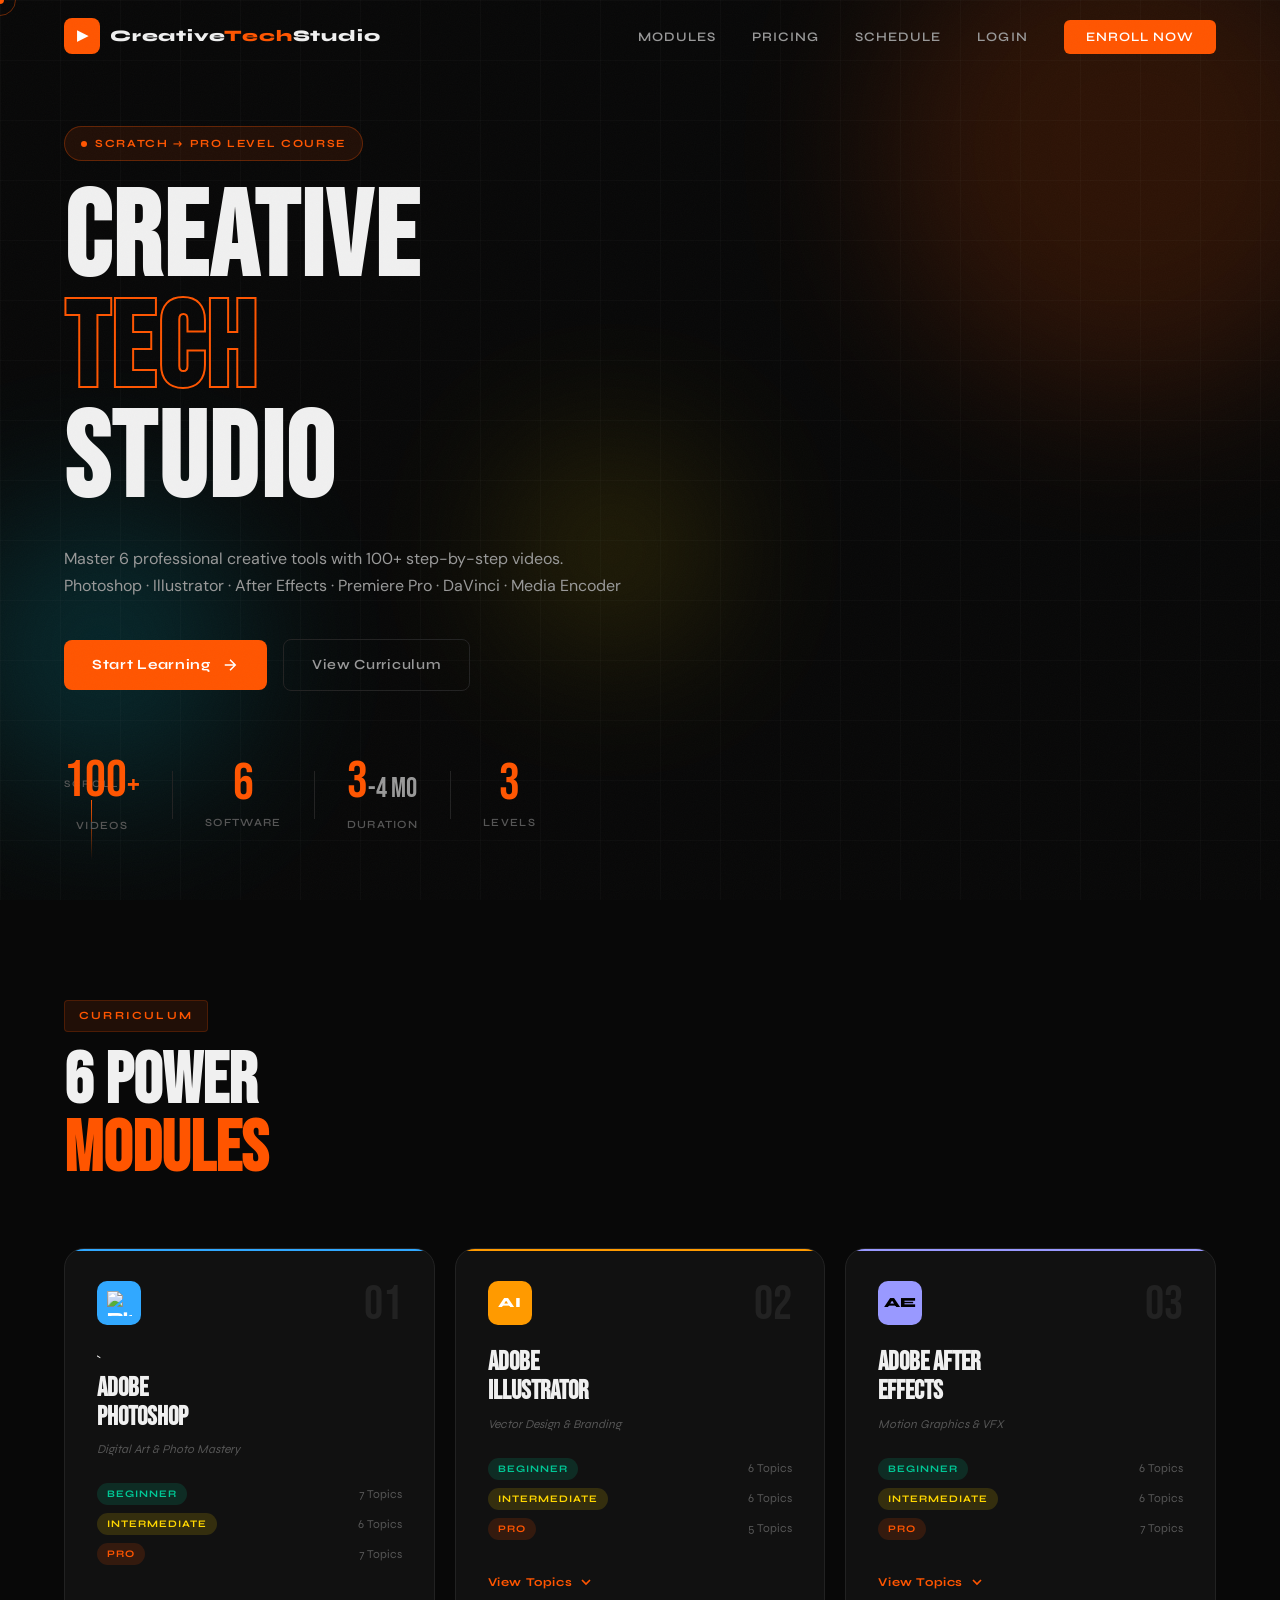
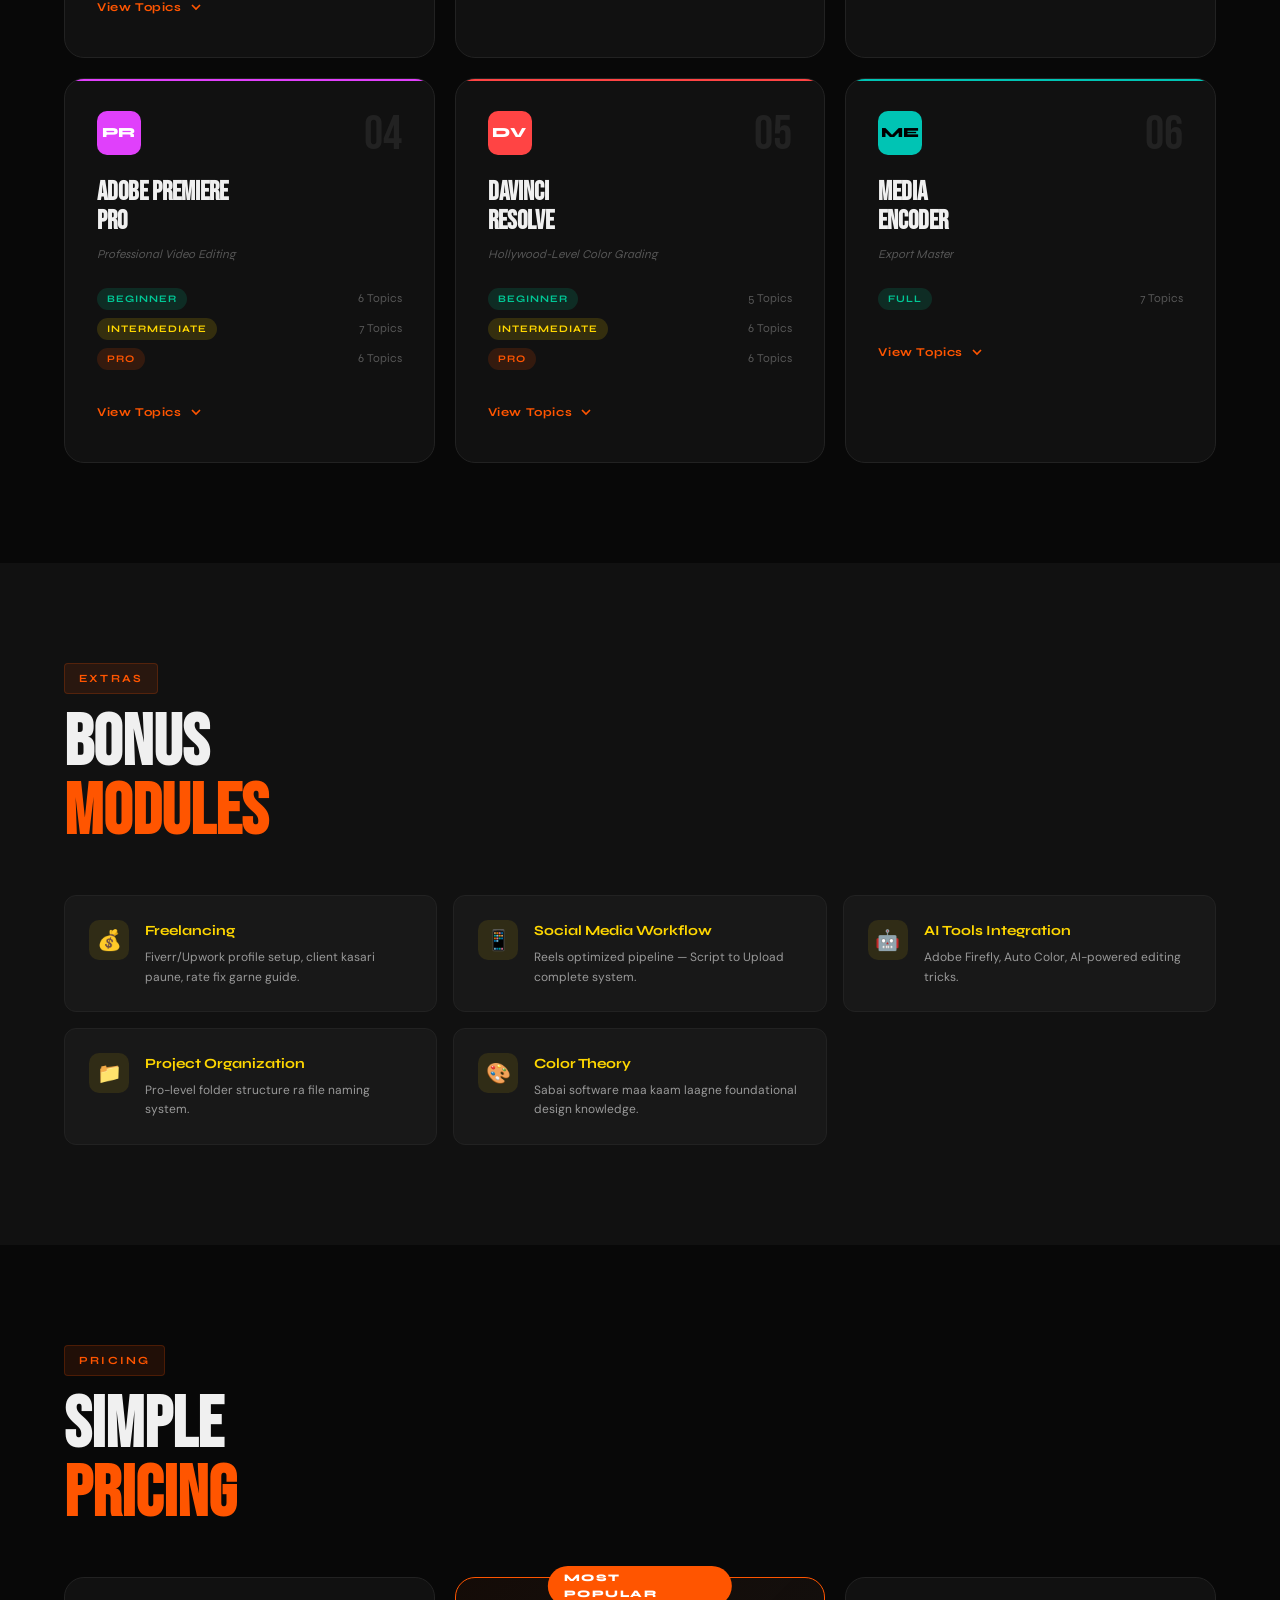
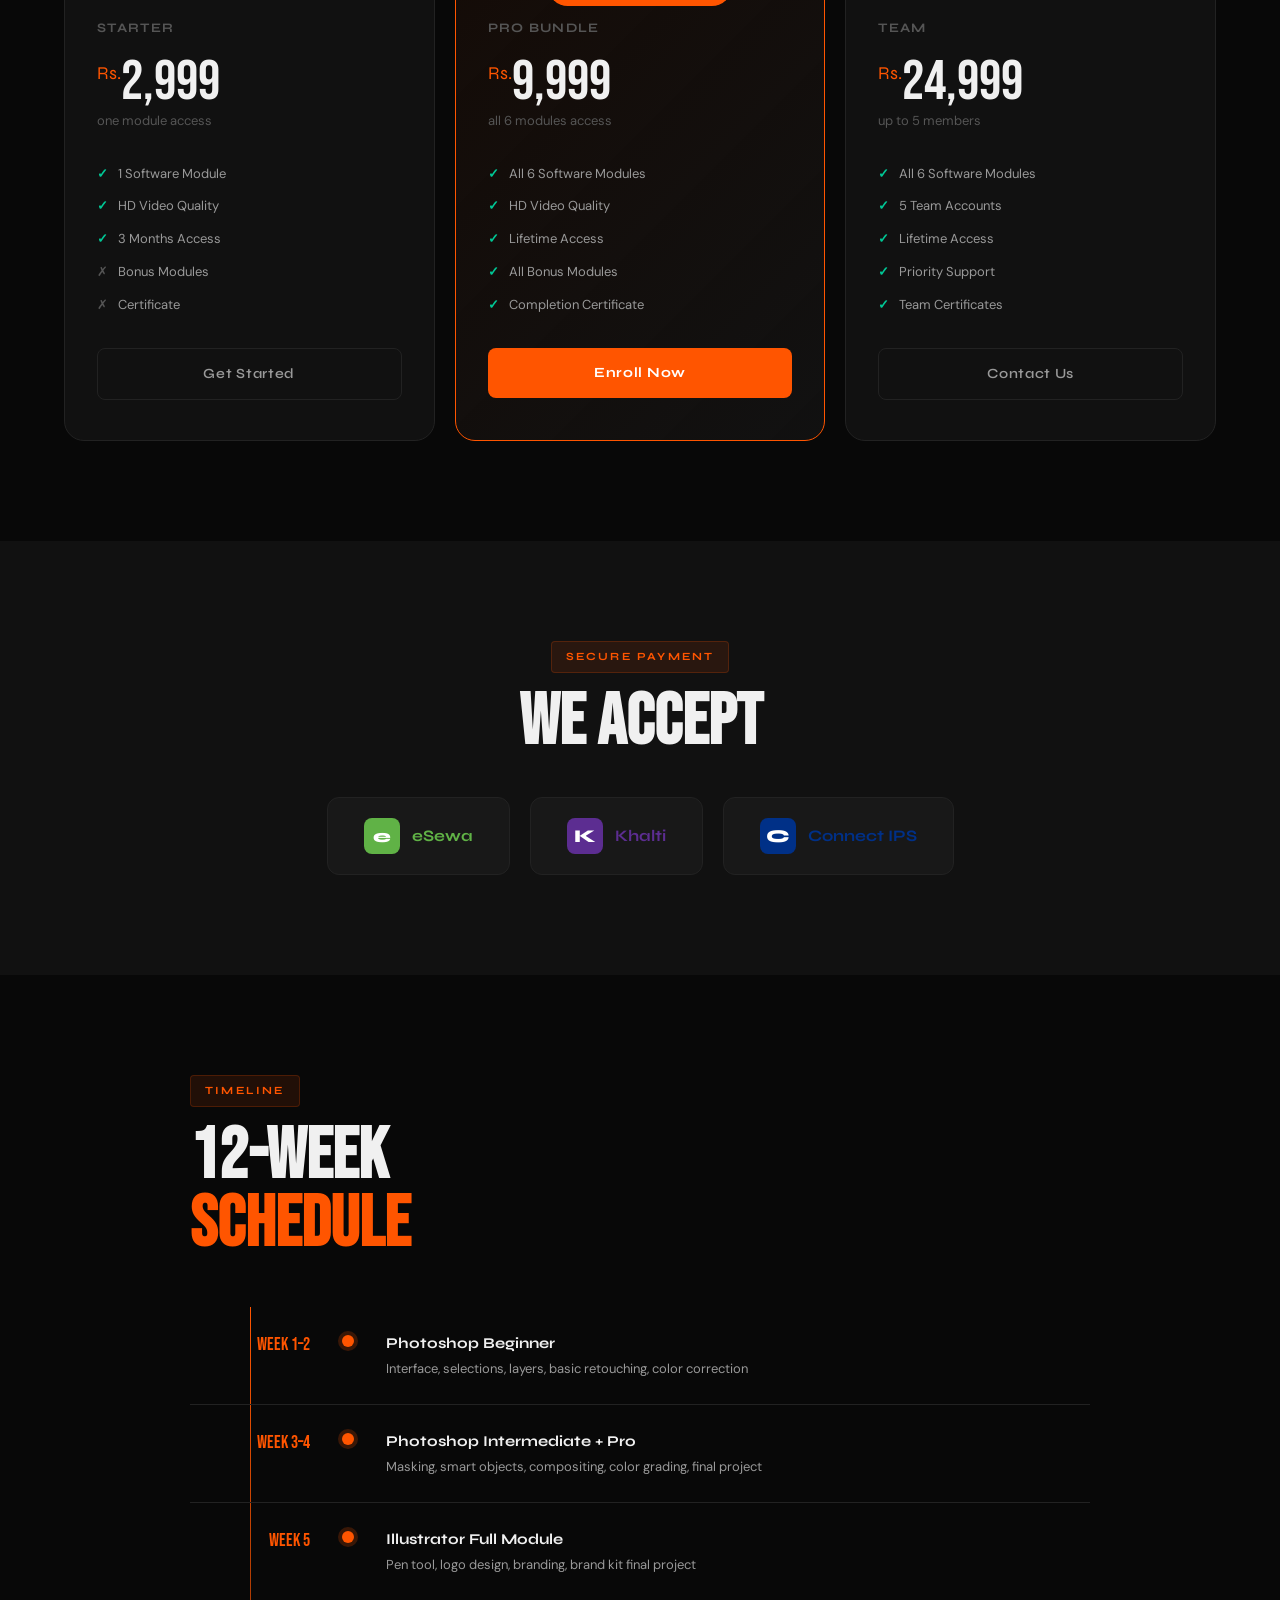
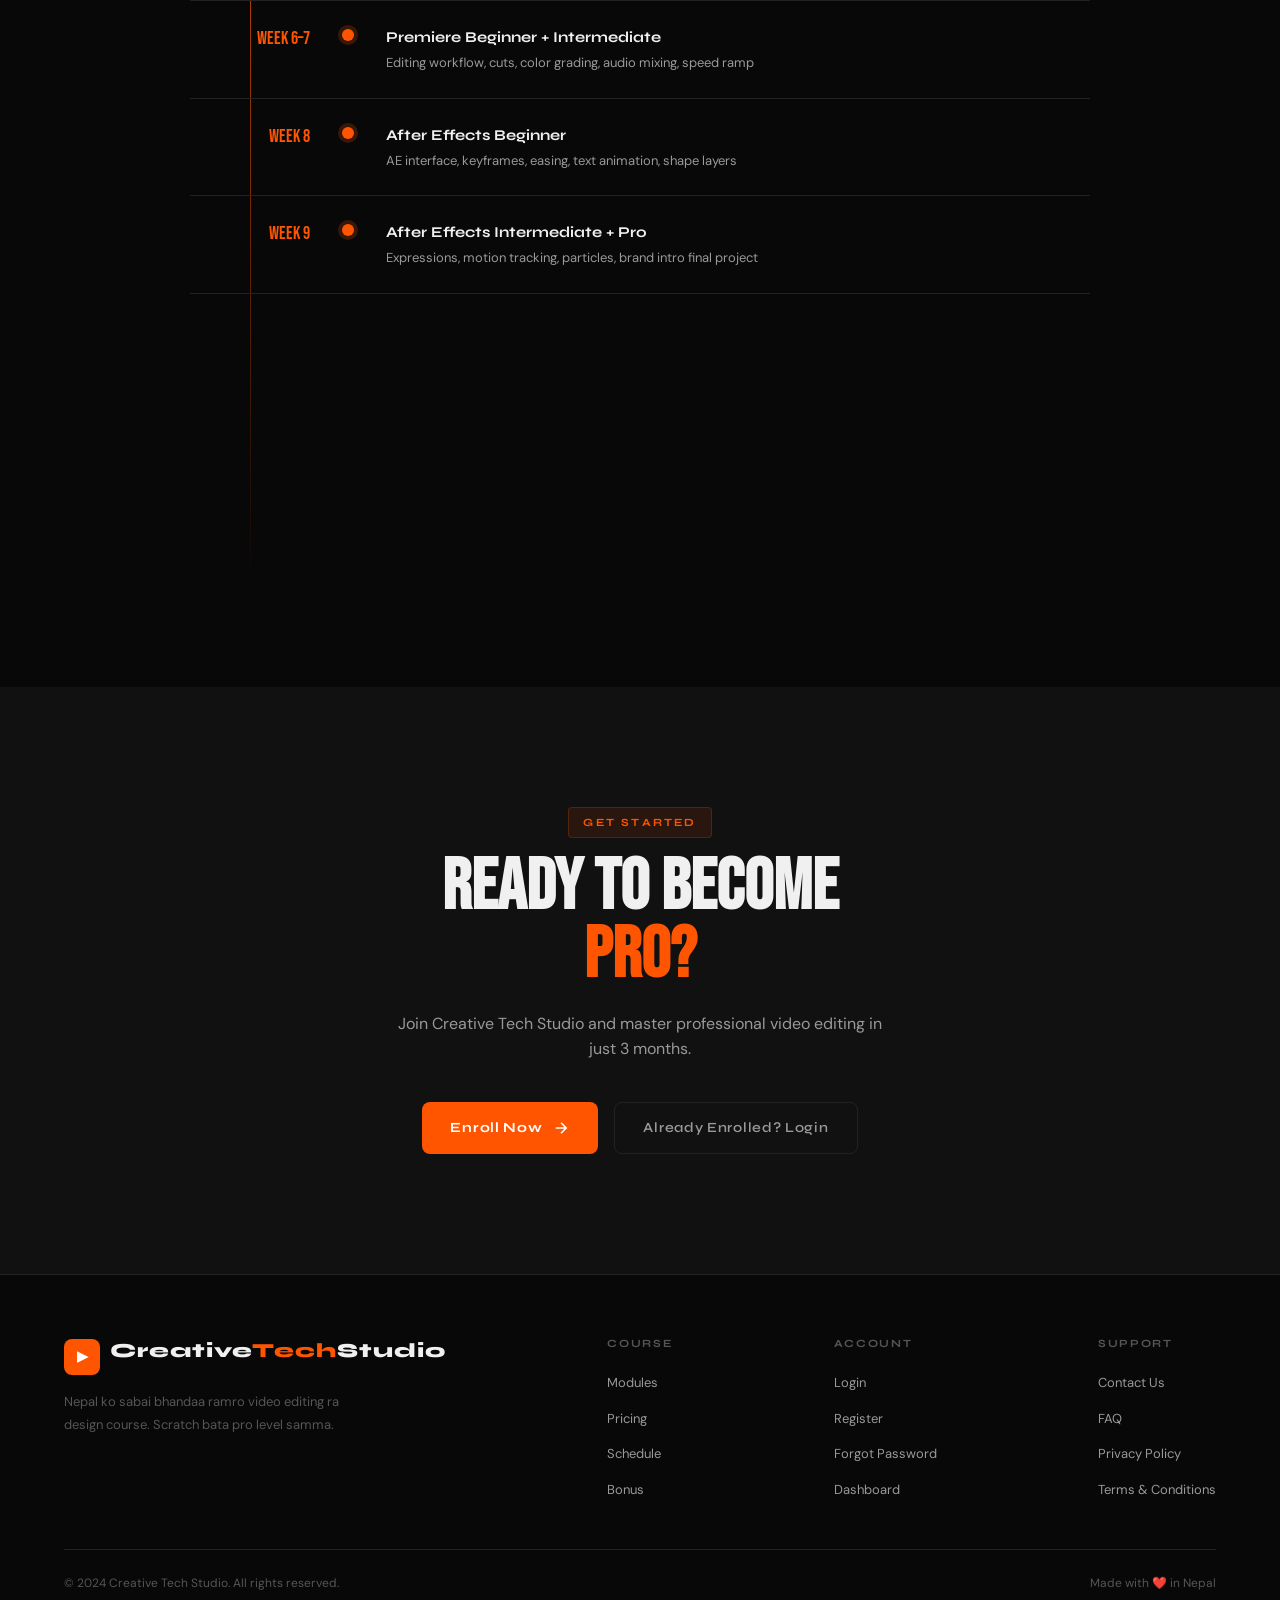
==== commit 359c19fd: "added photoshop new logo" ====
--- a/index.html
+++ b/index.html
@@ -112,9 +112,9 @@
     <div class="module-card reveal" style="--card-color:#31A8FF">
       <div class="card-glow" style="--glow:#31A8FF"></div>
       <div class="card-header">
-        <div class="card-badge" style="background:#31A8FF">PS</div>
-        <span class="card-num">01</span>
-      </div>
+      <div class="card-badge" style="background: #31A8FF; display: flex; align-items: center; justify-content: center;"><img src="https://cdn.worldvectorlogo.com/logos/photoshop-cc-4.svg" alt="Photoshop" style="width: 25px; height: 25px; object-fit: contain;"></div>
+<span class="card-num">01</span>
+      </div>`
       <h3 class="card-title">Adobe<br/>Photoshop</h3>
       <p class="card-sub">Digital Art &amp; Photo Mastery</p>
       <div class="card-levels">
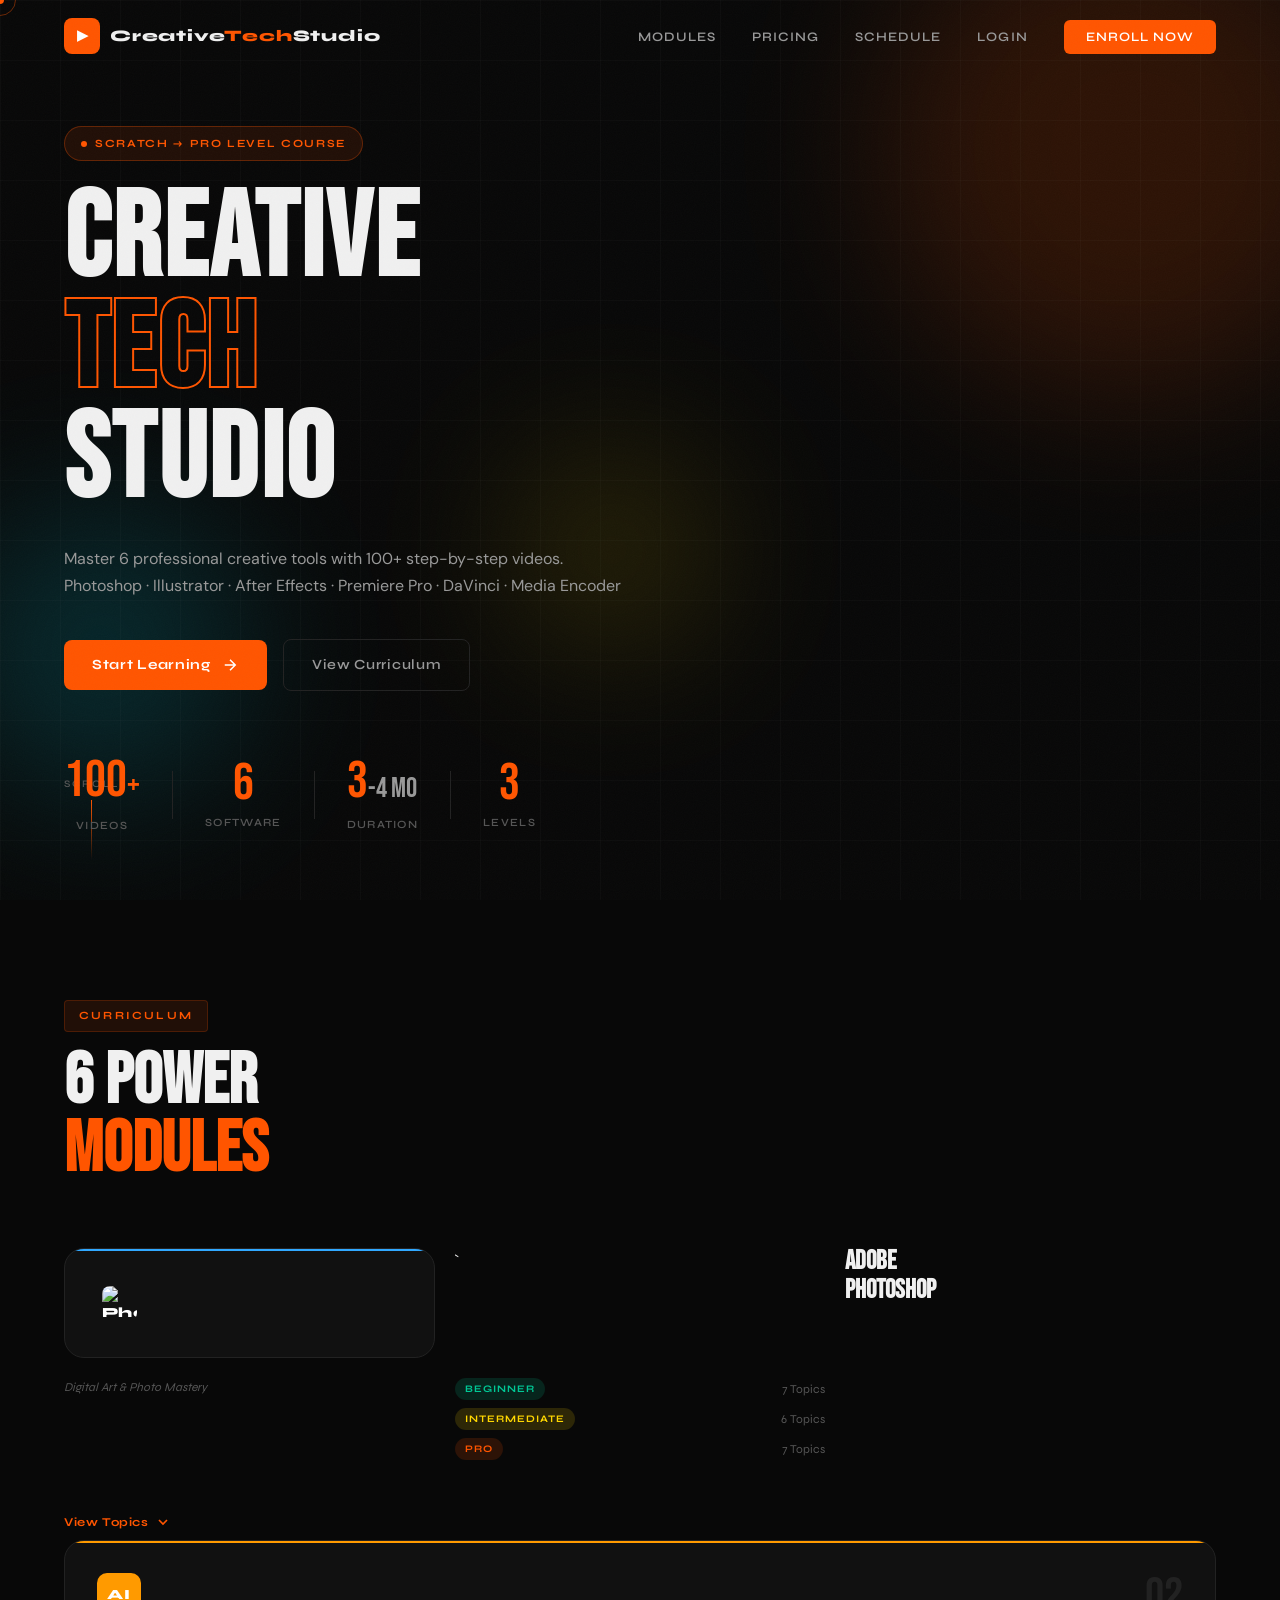
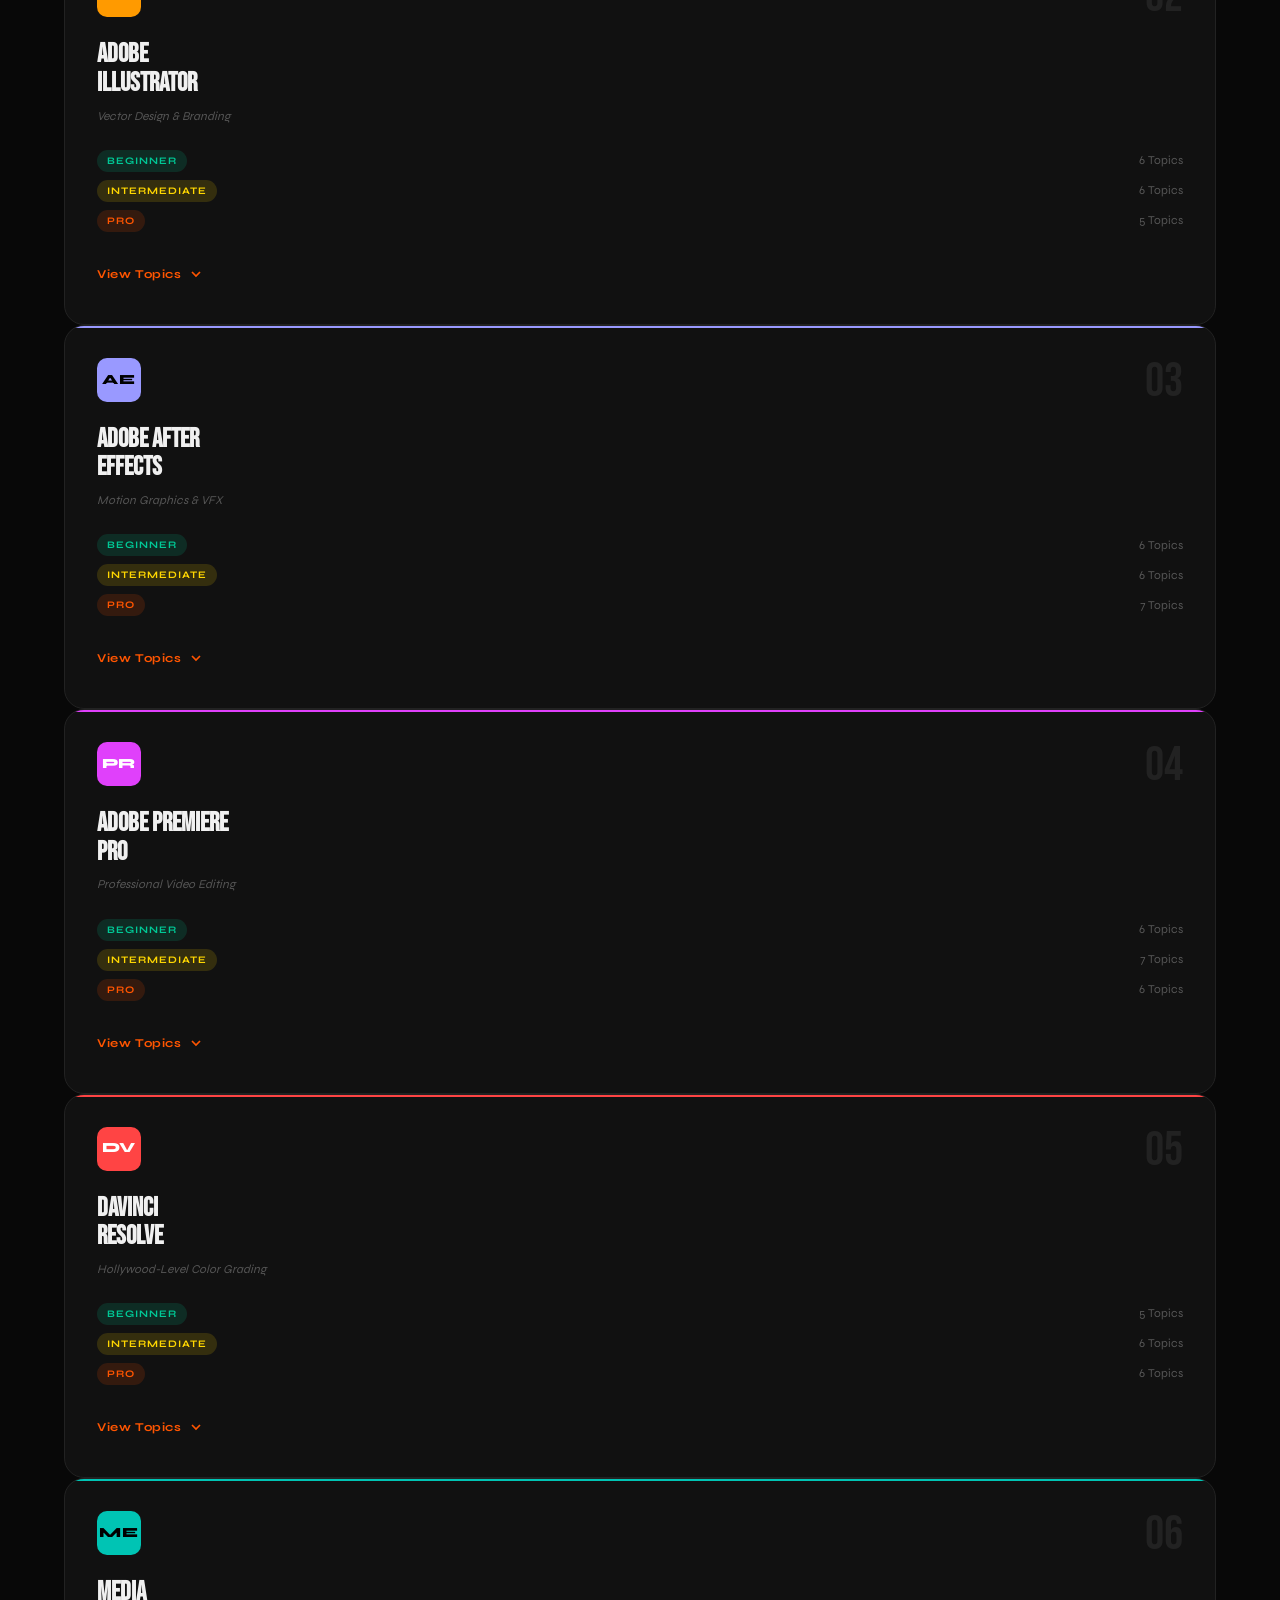
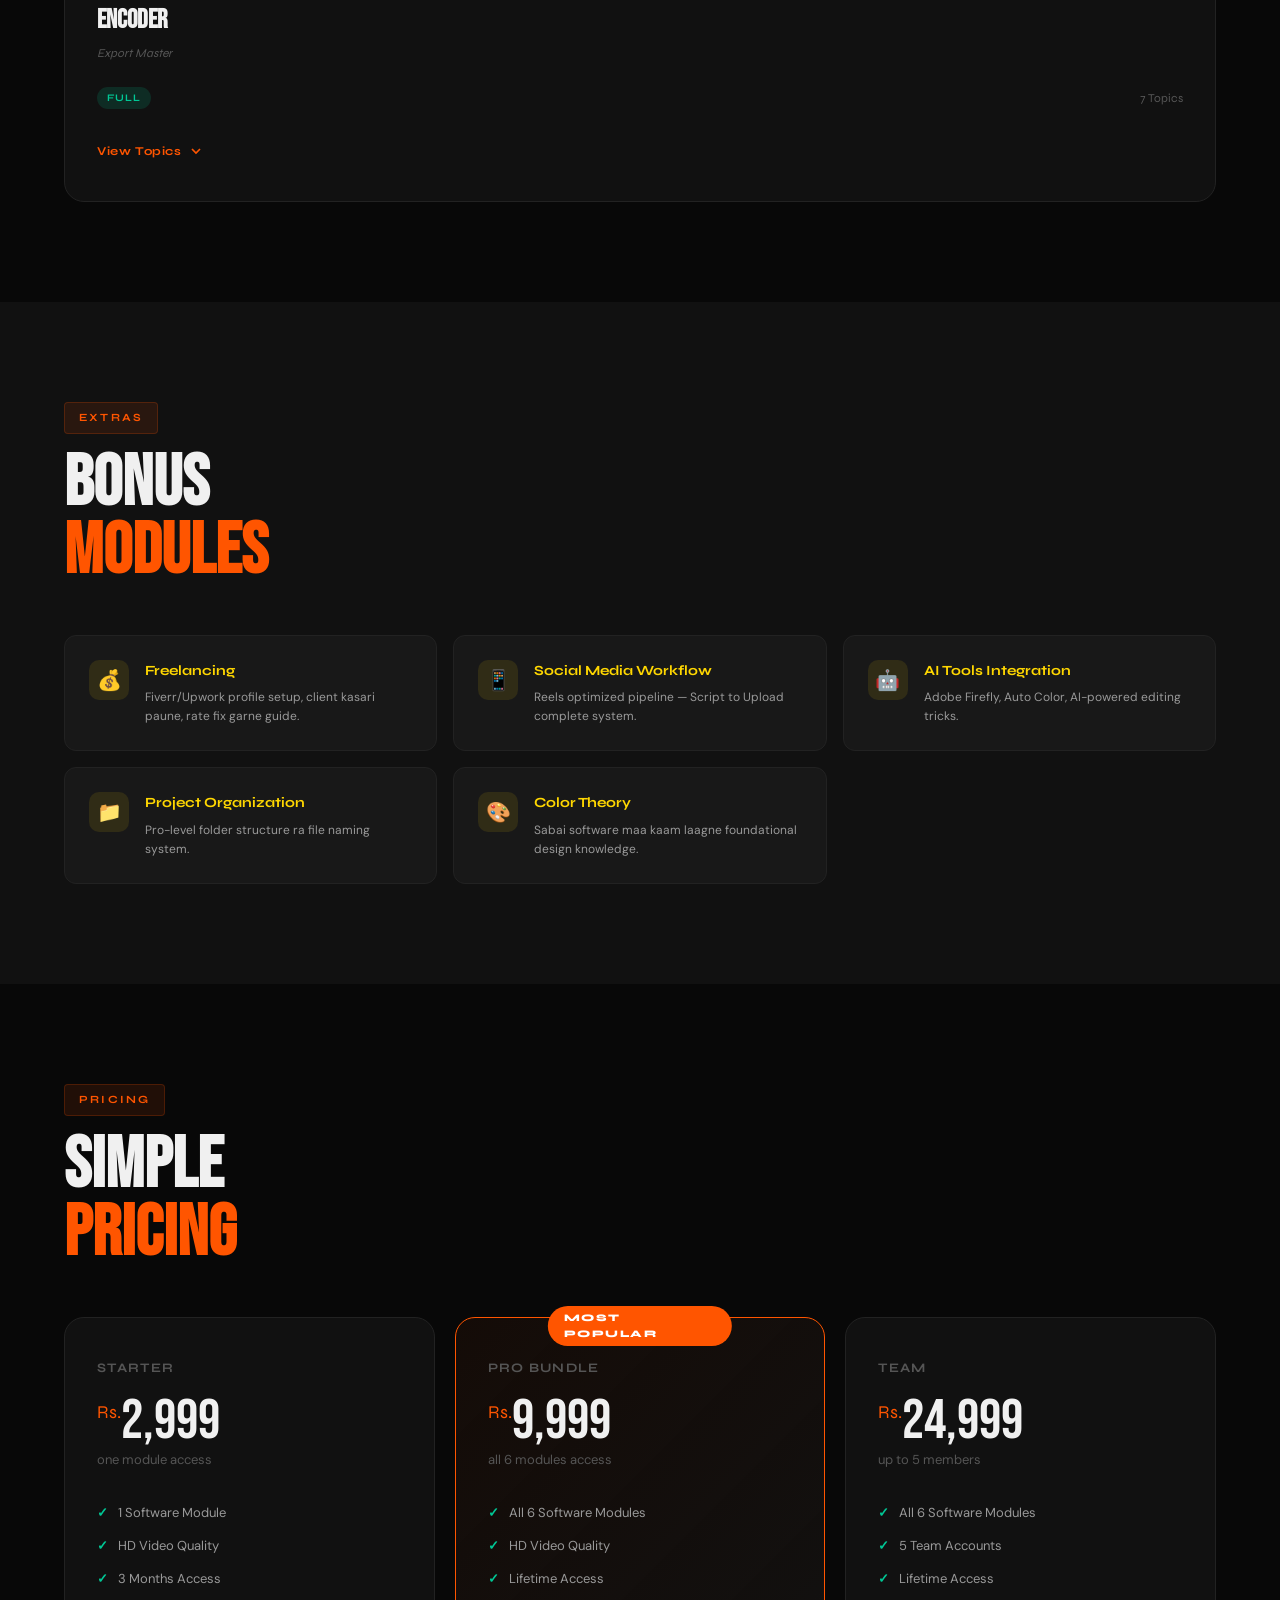
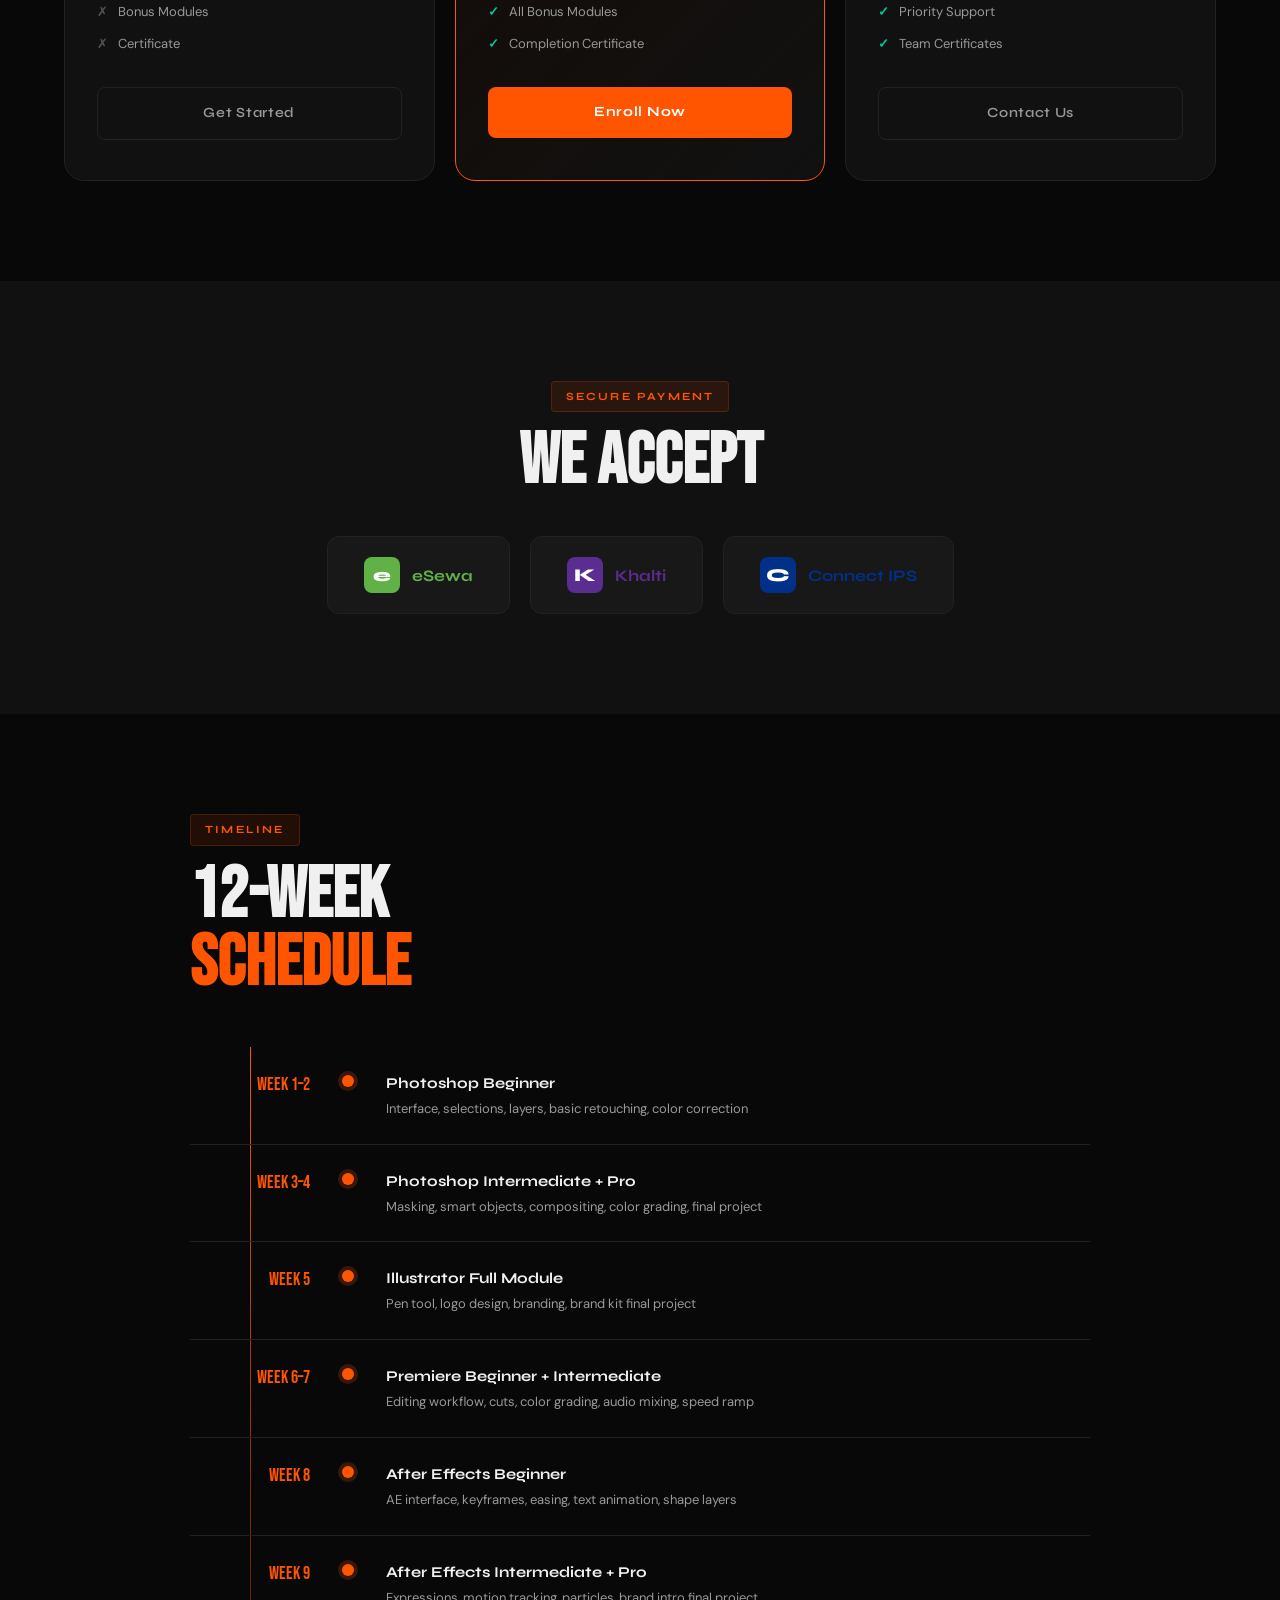
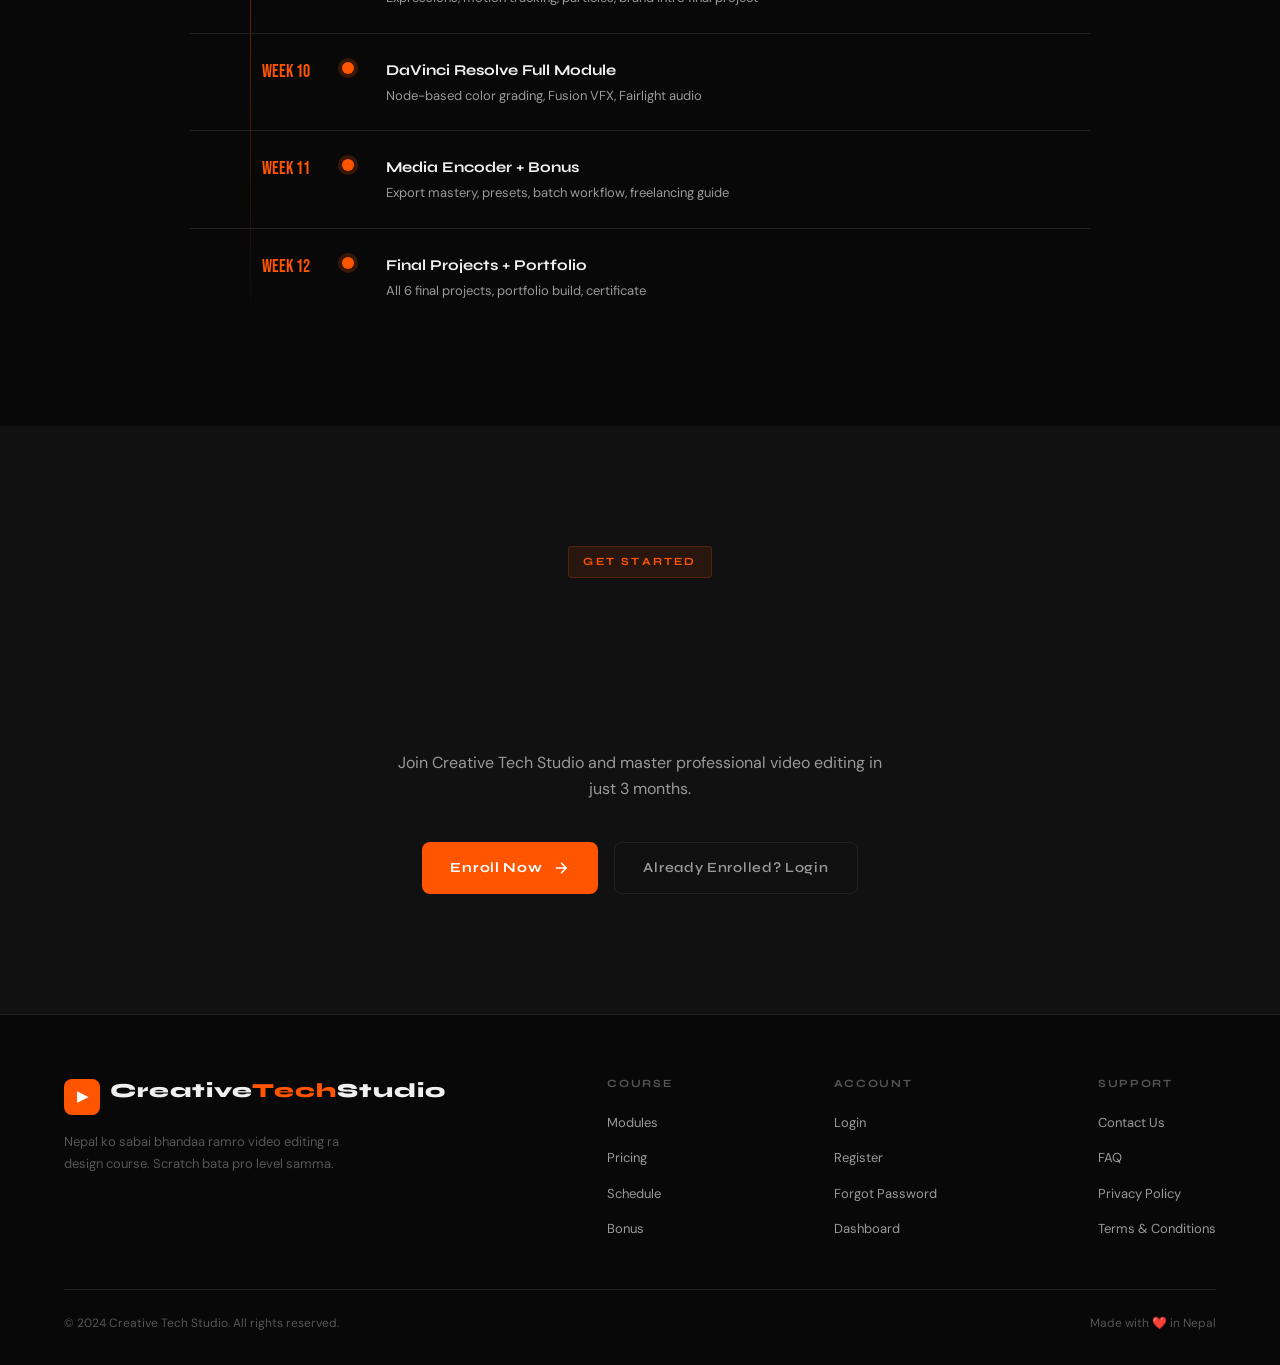
==== commit 3c7957f2: "added official rounded adobe logo" ====
--- a/index.html
+++ b/index.html
@@ -111,9 +111,7 @@
     <!-- PS -->
     <div class="module-card reveal" style="--card-color:#31A8FF">
       <div class="card-glow" style="--glow:#31A8FF"></div>
-      <div class="card-header">
-      <div class="card-badge" style="background: #31A8FF; display: flex; align-items: center; justify-content: center;"><img src="https://cdn.worldvectorlogo.com/logos/photoshop-cc-4.svg" alt="Photoshop" style="width: 25px; height: 25px; object-fit: contain;"></div>
-<span class="card-num">01</span>
+      <div class="card-badge" style="background: transparent; display: flex; align-items: center; justify-content: center;"><img src="https://cdn.worldvectorlogo.com/logos/photoshop-cc-4.svg" alt="Photoshop" style="width: 35px; height: 35px; object-fit: contain; border-radius: 8px;"></div>
       </div>`
       <h3 class="card-title">Adobe<br/>Photoshop</h3>
       <p class="card-sub">Digital Art &amp; Photo Mastery</p>
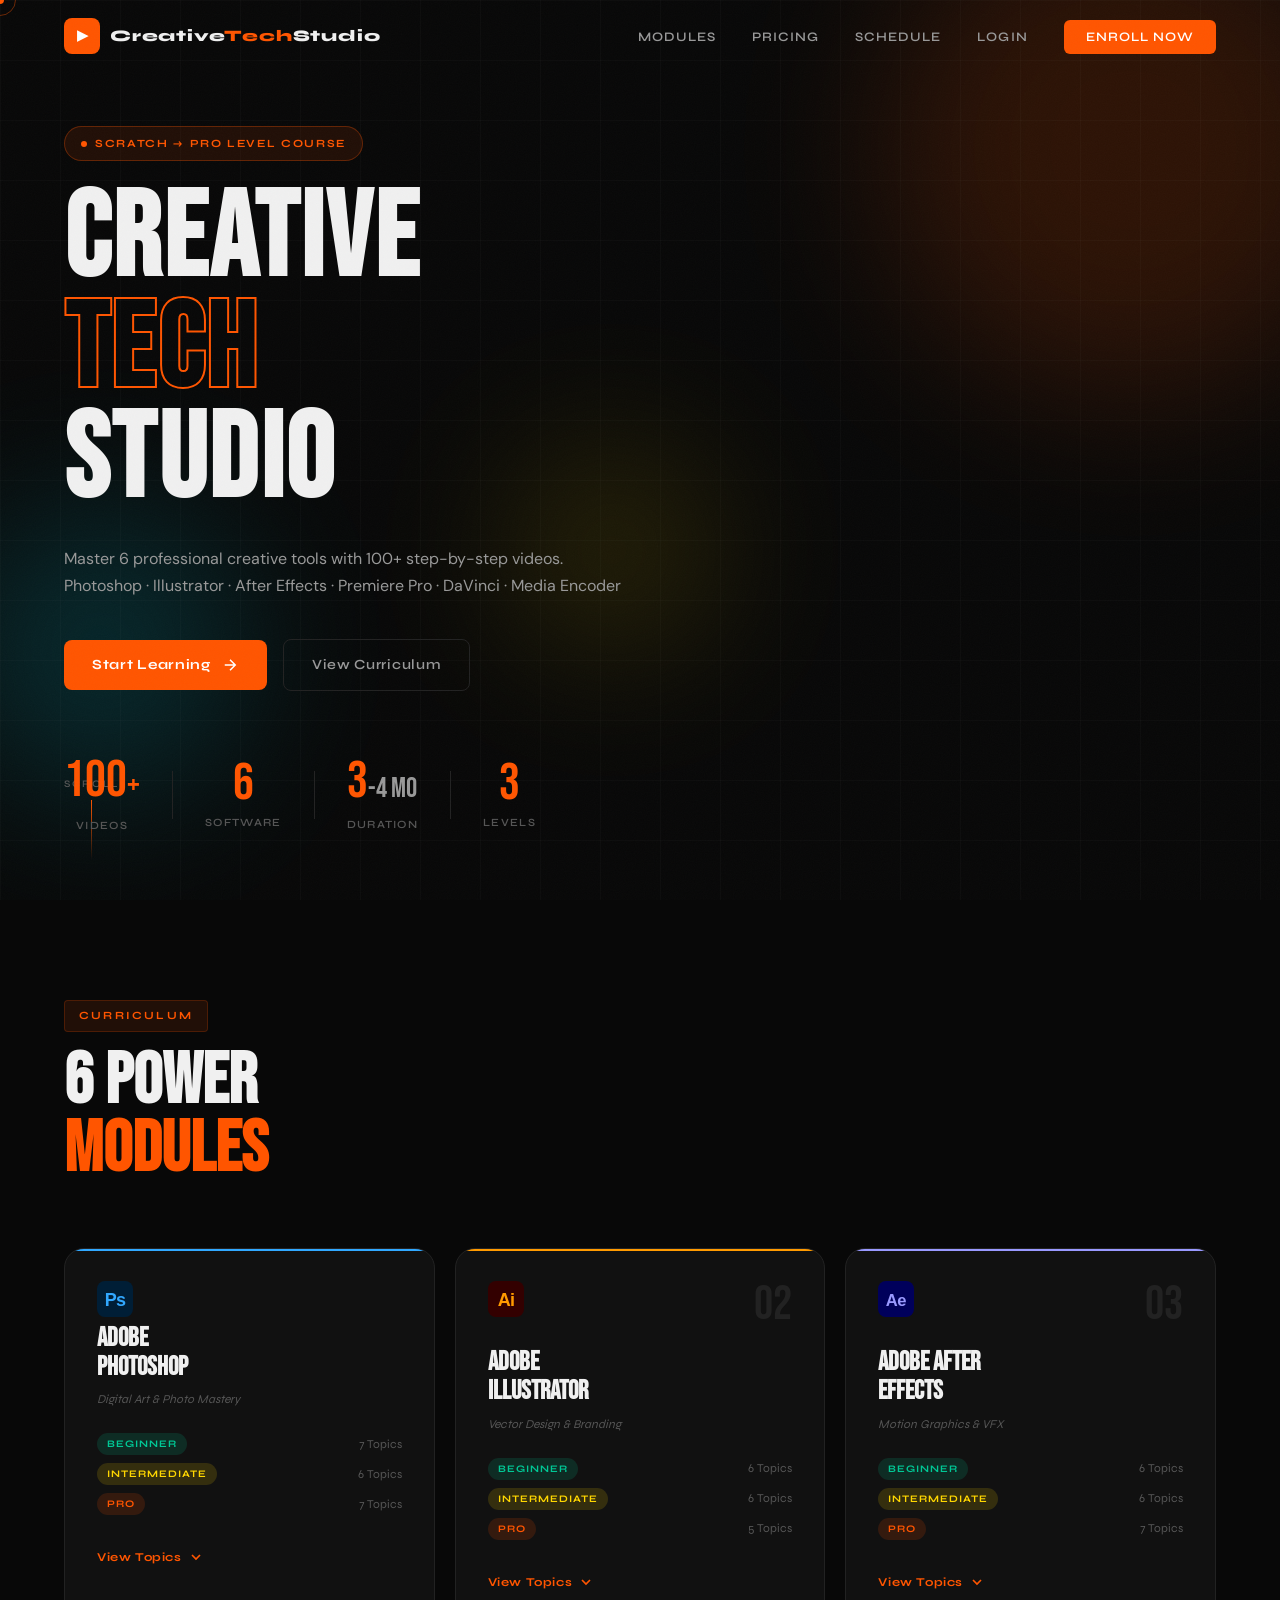
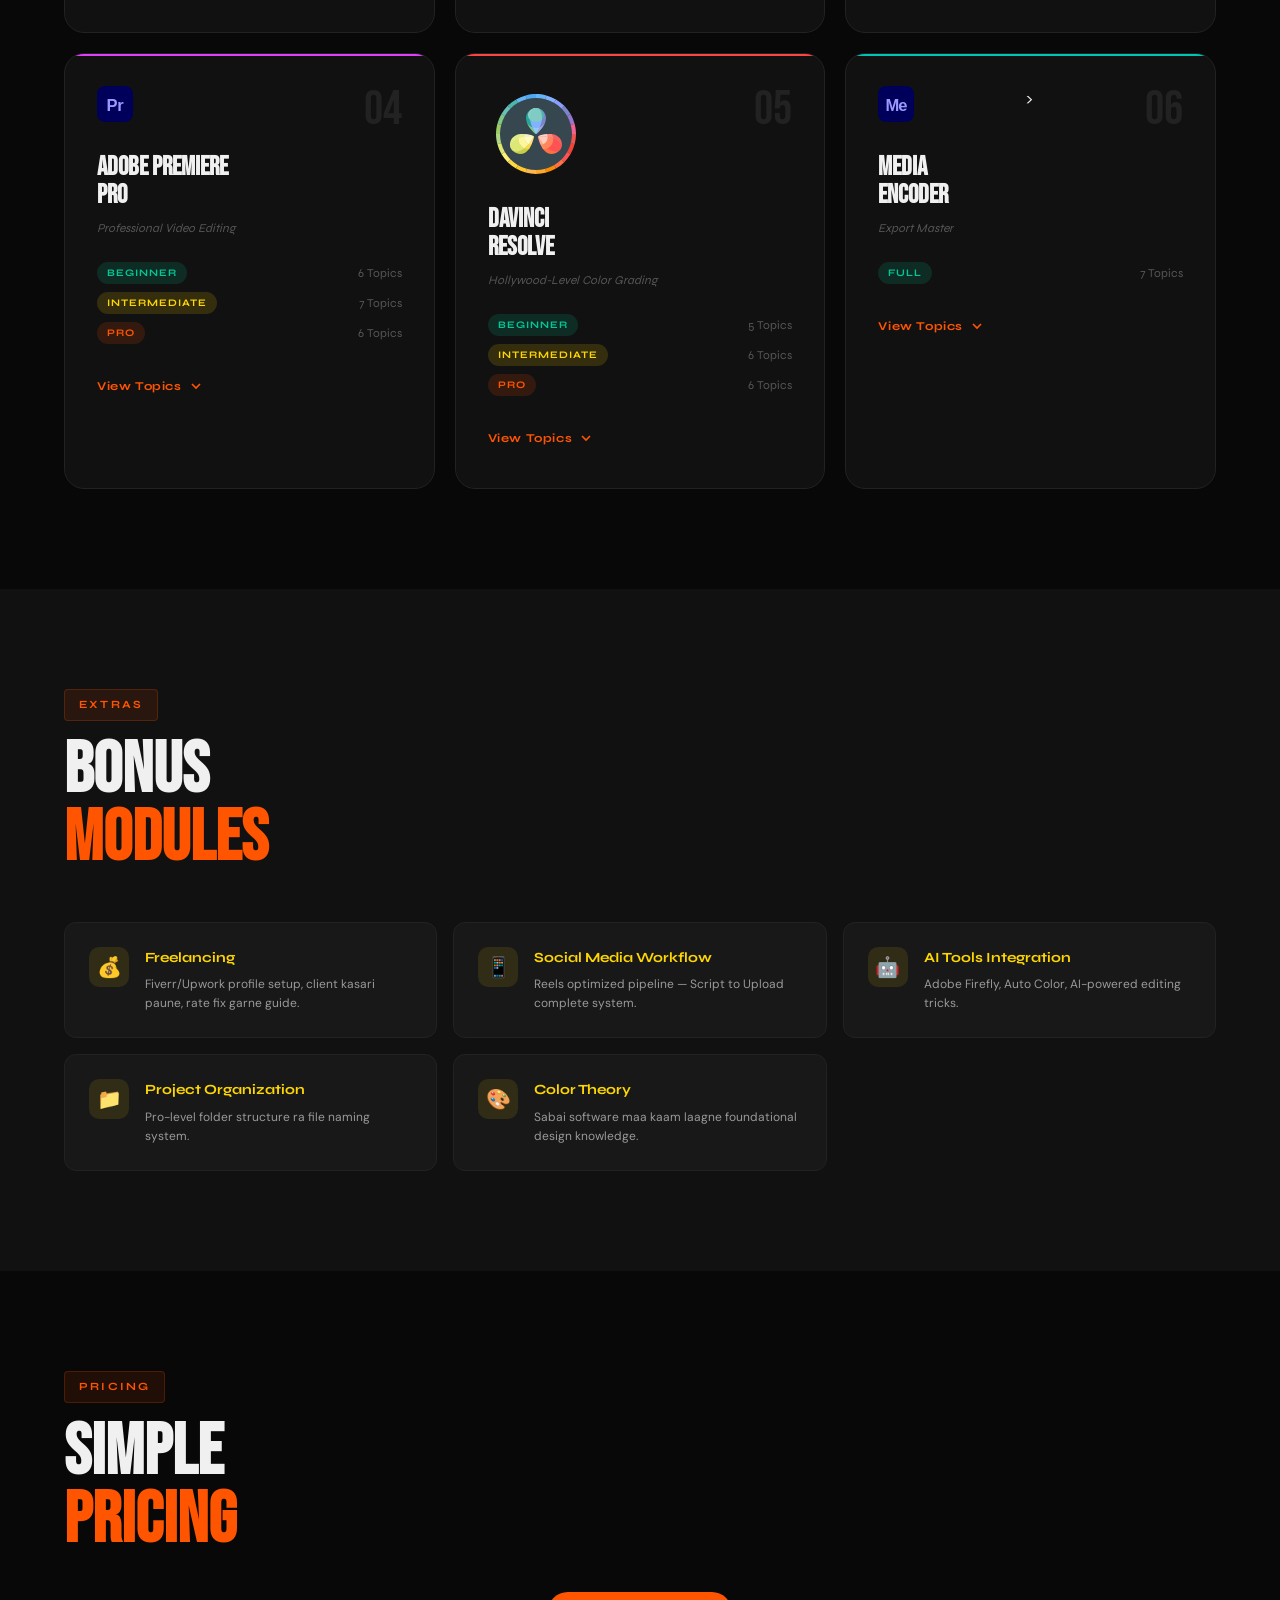
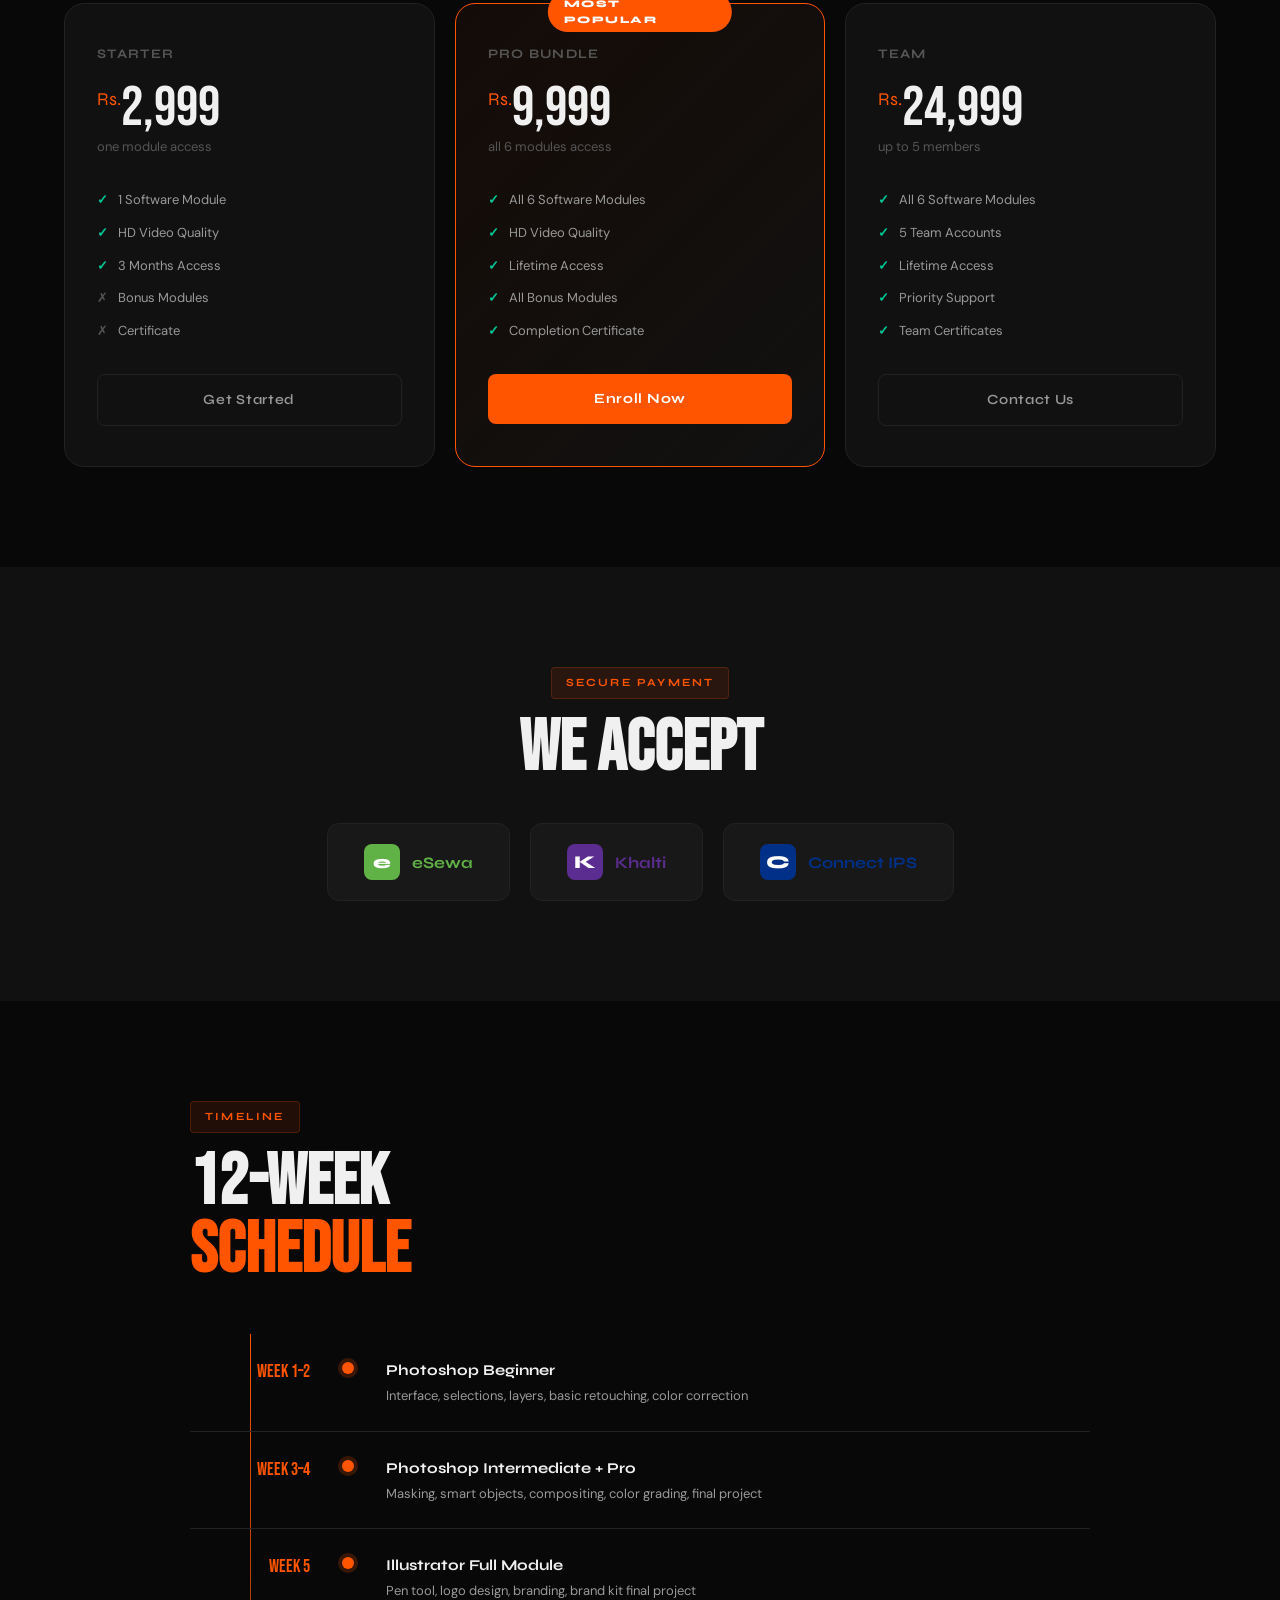
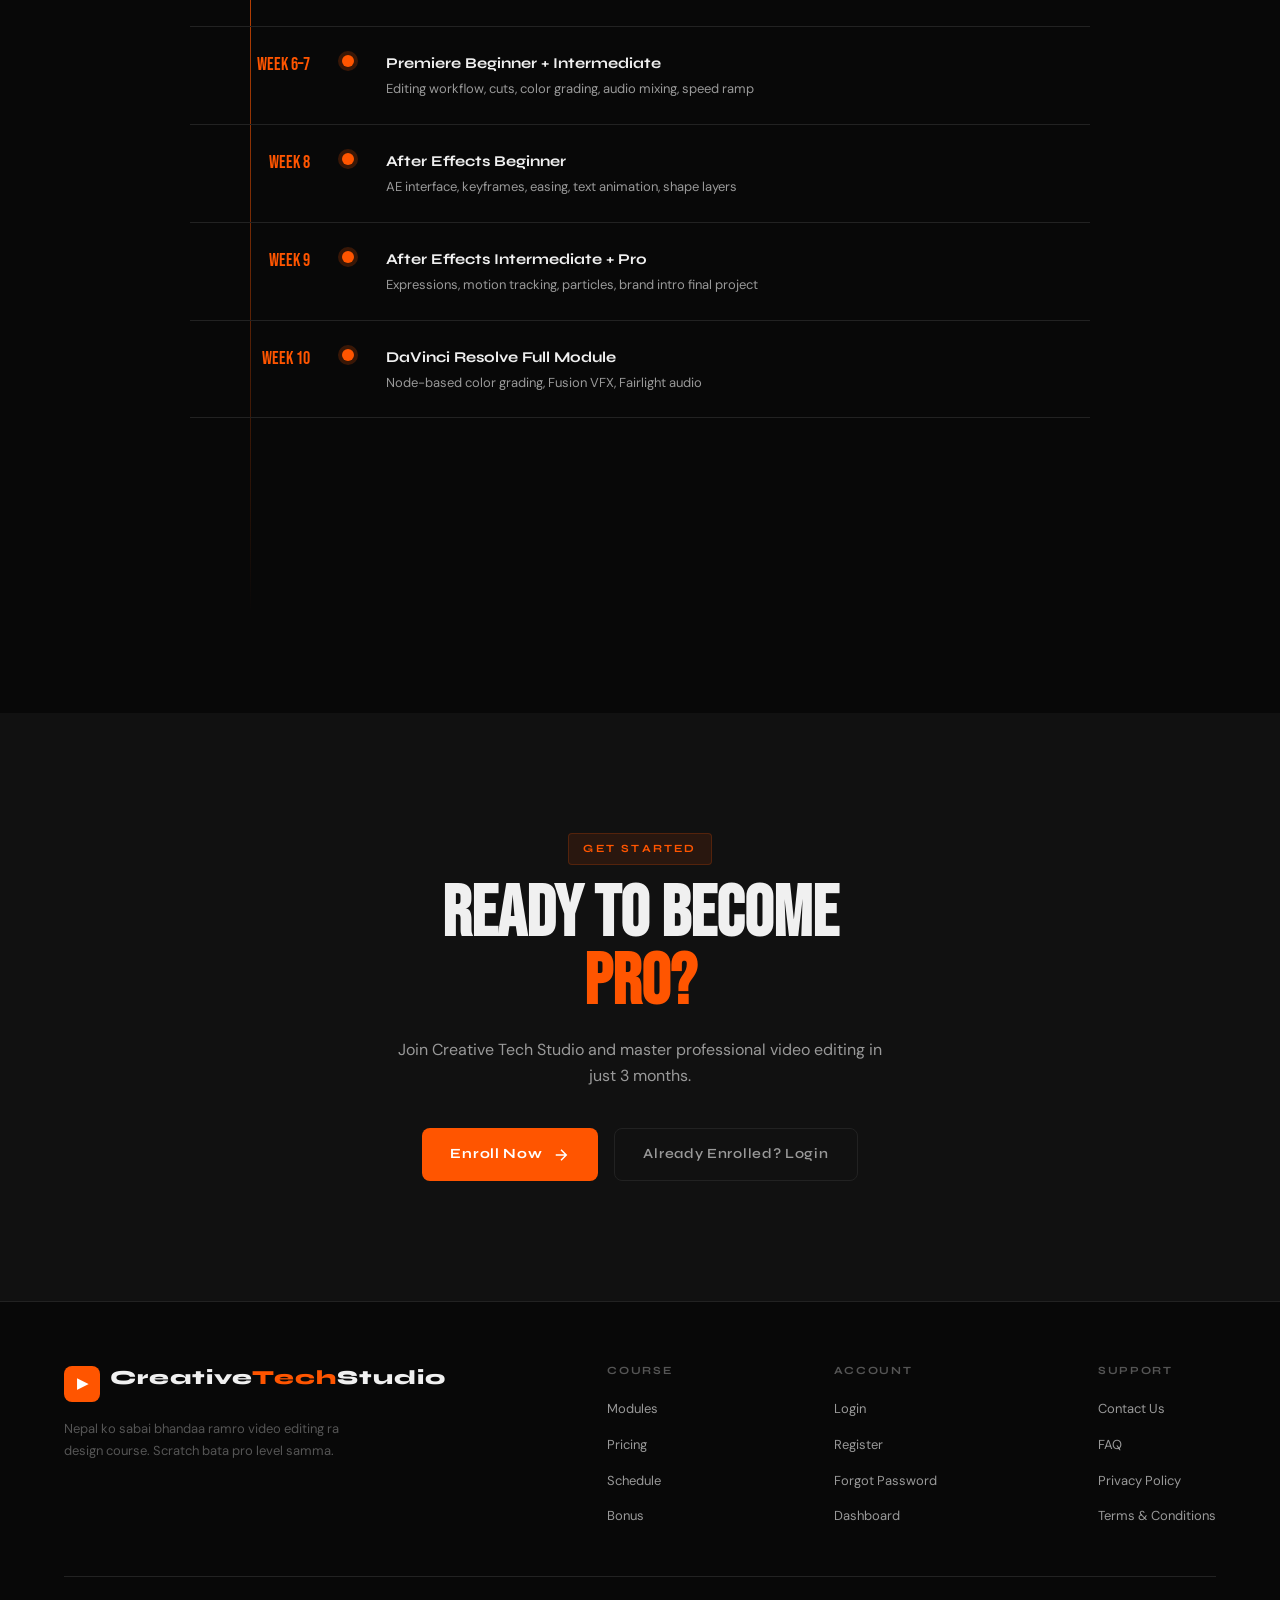
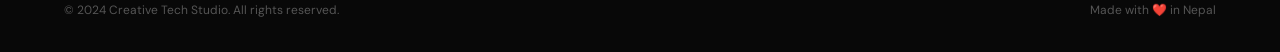
==== commit d279a3da: "update code changes" ====
--- a/index.html
+++ b/index.html
@@ -111,8 +111,10 @@
     <!-- PS -->
     <div class="module-card reveal" style="--card-color:#31A8FF">
       <div class="card-glow" style="--glow:#31A8FF"></div>
-      <div class="card-badge" style="background: transparent; display: flex; align-items: center; justify-content: center;"><img src="https://cdn.worldvectorlogo.com/logos/photoshop-cc-4.svg" alt="Photoshop" style="width: 35px; height: 35px; object-fit: contain; border-radius: 8px;"></div>
-      </div>`
+      <svg xmlns="http://www.w3.org/2000/svg" width="36" height="36" viewBox="0 0 100 100">
+  <rect width="100" height="100" rx="22" fill="#001E36"/>
+  <text x="50" y="70" font-family="Arial Black,Arial,sans-serif" font-size="50" font-weight="900" fill="#31A8FF" text-anchor="middle" letter-spacing="-2">Ps</text>
+</svg>
       <h3 class="card-title">Adobe<br/>Photoshop</h3>
       <p class="card-sub">Digital Art &amp; Photo Mastery</p>
       <div class="card-levels">
@@ -157,7 +159,10 @@
     <div class="module-card reveal" style="--card-color:#FF9A00">
       <div class="card-glow" style="--glow:#FF9A00"></div>
       <div class="card-header">
-        <div class="card-badge" style="background:#FF9A00">AI</div>
+<svg xmlns="http://www.w3.org/2000/svg" width="36" height="36" viewBox="0 0 100 100">
+  <rect width="100" height="100" rx="22" fill="#330000"/>
+  <text x="50" y="70" font-family="Arial Black,Arial,sans-serif" font-size="50" font-weight="900" fill="#FF9A00" text-anchor="middle" letter-spacing="-2">Ai</text>
+</svg>
         <span class="card-num">02</span>
       </div>
       <h3 class="card-title">Adobe<br/>Illustrator</h3>
@@ -201,7 +206,10 @@
     <div class="module-card reveal" style="--card-color:#9999FF">
       <div class="card-glow" style="--glow:#9999FF"></div>
       <div class="card-header">
-        <div class="card-badge" style="background:#9999FF;color:#000">AE</div>
+   <svg xmlns="http://www.w3.org/2000/svg" width="36" height="36" viewBox="0 0 100 100">
+  <rect width="100" height="100" rx="22" fill="#00005B"/>
+  <text x="50" y="70" font-family="Arial Black,Arial,sans-serif" font-size="46" font-weight="900" fill="#9999FF" text-anchor="middle" letter-spacing="-1">Ae</text>
+</svg>
         <span class="card-num">03</span>
       </div>
       <h3 class="card-title">Adobe After<br/>Effects</h3>
@@ -247,7 +255,10 @@
     <div class="module-card reveal" style="--card-color:#E040FB">
       <div class="card-glow" style="--glow:#E040FB"></div>
       <div class="card-header">
-        <div class="card-badge" style="background:#E040FB">PR</div>
+        <svg xmlns="http://www.w3.org/2000/svg" width="36" height="36" viewBox="0 0 100 100">
+  <rect width="100" height="100" rx="22" fill="#00005B"/>
+  <text x="50" y="70" font-family="Arial Black,Arial,sans-serif" font-size="46" font-weight="900" fill="#9999FF" text-anchor="middle" letter-spacing="-1">Pr</text>
+</svg>
         <span class="card-num">04</span>
       </div>
       <h3 class="card-title">Adobe Premiere<br/>Pro</h3>
@@ -293,7 +304,11 @@
     <div class="module-card reveal" style="--card-color:#FF4444">
       <div class="card-glow" style="--glow:#FF4444"></div>
       <div class="card-header">
-        <div class="card-badge" style="background:#FF4444">DV</div>
+       
+<svg xmlns="http://www.w3.org/2000/svg" x="0px" y="0px" width="100" height="100" viewBox="0 0 50 50">
+<path fill="#37474f" d="M24 5A19 19 0 1 0 24 43A19 19 0 1 0 24 5Z"></path><path fill="#ff7043" d="M25.064,25.167l2.409,6.331c0.546,0.741,1.195,1.389,1.969,1.828c2.419,1.373,5.5,0.581,6.881-1.769 l0,0C36.322,31.557,25.34,25.378,25.064,25.167z"></path><path fill="#f16461" d="M25.064,25.167c0.323,0.129,11.259,6.389,11.259,6.389l0,0c1.38-2.351,0.538-5.369-1.882-6.742 c-0.774-0.439-1.669-0.667-2.595-0.762L25.064,25.167z"></path><path fill="#ff5252" d="M33.492,26.545c-0.291-0.165-0.605-0.306-0.929-0.435c0.104,0.993-0.085,2.024-0.632,2.955 s-1.36,1.607-2.287,2.015c0.276,0.211,0.557,0.408,0.848,0.573c3.031,1.72,5.001,1.314,5.83-0.096l0,0l0,0 C37.151,30.146,36.523,28.265,33.492,26.545z"></path><path fill="#ff855f" d="M27.664,29.134c0.589,0.71,1.256,1.392,1.981,1.945c0.927-0.408,1.741-1.084,2.287-2.015 c0.547-0.931,0.736-1.962,0.632-2.955c-0.85-0.34-1.785-0.567-2.704-0.713c0.044,0.741-0.12,1.503-0.525,2.194 C28.928,28.281,28.339,28.802,27.664,29.134z"></path><path fill="#ff8a65" d="M29.645,31.08c-0.725-0.553-1.392-1.236-1.981-1.945c-0.421,0.207-0.876,0.332-1.343,0.384 c0.317,0.683,0.698,1.363,1.153,1.98C28.223,31.516,28.964,31.379,29.645,31.08z"></path><path fill="#ff8a80" d="M29.859,25.397c0.92,0.147,1.855,0.373,2.704,0.713c-0.076-0.73-0.326-1.428-0.717-2.058 c-0.771-0.079-1.56-0.062-2.32,0.009C29.713,24.485,29.832,24.935,29.859,25.397z"></path><path fill="#ffccbc" d="M29.334,27.59c0.406-0.691,0.57-1.452,0.525-2.194c-2.472-0.394-4.795-0.229-4.795-0.229 s1.016,2.06,2.6,3.967C28.339,28.802,28.928,28.281,29.334,27.59z"></path><path fill="#ffab91" d="M27.664,29.134c-1.584-1.907-2.6-3.967-2.6-3.967c-0.058,0.098-0.079,0.217-0.054,0.338 c0.153,0.742,0.55,2.379,1.31,4.014C26.787,29.466,27.243,29.342,27.664,29.134z"></path><path fill="#ffcdd2" d="M29.526,24.061c-1.821,0.17-3.461,0.651-4.191,0.892c-0.119,0.039-0.213,0.117-0.27,0.215 c0,0,2.323-0.165,4.795,0.229C29.832,24.935,29.713,24.485,29.526,24.061z"></path><g><path fill="#c6cf47" d="M22.922,25.167c-0.276,0.211-11.258,6.389-11.258,6.389l0,0c1.381,2.35,4.461,3.142,6.881,1.769 c0.774-0.439,1.423-1.087,1.969-1.828L22.922,25.167z"></path><path fill="#e1eb8a" d="M22.922,25.167l-6.782-1.115c-0.926,0.094-1.822,0.323-2.595,0.762 c-2.419,1.373-3.262,4.391-1.882,6.742l0,0C11.664,31.556,22.599,25.297,22.922,25.167z"></path><path fill="#dce775" d="M17.494,31.653c0.291-0.165,0.572-0.363,0.848-0.573c-0.927-0.408-1.741-1.084-2.287-2.015 c-0.547-0.931-0.736-1.962-0.632-2.955c-0.323,0.129-0.638,0.27-0.929,0.435c-3.031,1.72-3.658,3.6-2.83,5.011l0,0l0,0 C12.493,32.967,14.463,33.373,17.494,31.653z"></path><path fill="#fff59d" d="M18.127,25.397c-0.92,0.147-1.855,0.373-2.704,0.713c-0.104,0.993,0.085,2.024,0.632,2.955 c0.547,0.931,1.36,1.607,2.287,2.015c0.725-0.553,1.392-1.236,1.981-1.945c-0.675-0.333-1.264-0.853-1.67-1.544 C18.247,26.899,18.083,26.138,18.127,25.397z"></path><path fill="#e6ee9c" d="M15.423,26.11c0.85-0.34,1.785-0.567,2.704-0.713c0.028-0.462,0.146-0.912,0.333-1.336 c-0.76-0.071-1.55-0.087-2.32-0.009C15.749,24.682,15.499,25.381,15.423,26.11z"></path><path fill="#ffd740" d="M20.323,29.134c-0.589,0.71-1.256,1.392-1.981,1.945c0.681,0.3,1.422,0.437,2.172,0.419 c0.455-0.617,0.835-1.297,1.153-1.98C21.199,29.466,20.744,29.342,20.323,29.134z"></path><path fill="#fff9c4" d="M18.653,27.59c0.406,0.691,0.995,1.211,1.67,1.544c1.584-1.907,2.6-3.967,2.6-3.967 s-2.323-0.165-4.795,0.229C18.083,26.138,18.247,26.899,18.653,27.59z"></path><path fill="#f0f4c3" d="M18.127,25.397c2.472-0.394,4.795-0.229,4.795-0.229c-0.058-0.098-0.151-0.176-0.27-0.215 c-0.731-0.241-2.371-0.721-4.191-0.892C18.273,24.485,18.155,24.935,18.127,25.397z"></path><path fill="#ffe082" d="M21.666,29.518c0.76-1.635,1.157-3.271,1.31-4.014c0.025-0.121,0.004-0.24-0.054-0.338 c0,0-1.016,2.06-2.6,3.967C20.744,29.342,21.199,29.466,21.666,29.518z"></path></g><g><path fill="#f44336" d="M41.37,28.654c-0.411,1.537-1.015,2.993-1.794,4.339l1.731,0.999 c0.866-1.496,1.536-3.112,1.993-4.821L41.37,28.654z"></path><path fill="#ffd740" d="M11.272,36.728l-1.414,1.414c1.231,1.231,2.633,2.287,4.15,3.165l0.999-1.731 C13.642,38.786,12.38,37.836,11.272,36.728z"></path><path fill="#aed581" d="M6,24H4c0,1.792,0.258,3.519,0.7,5.172l1.93-0.517C6.232,27.167,6,25.612,6,24z"></path><path fill="#fff176" d="M8.424,32.993l-1.731,0.999c0.878,1.517,1.934,2.918,3.165,4.15l1.414-1.414 C10.164,35.62,9.214,34.358,8.424,32.993z"></path><path fill="#dce775" d="M6.63,28.654L4.7,29.172c0.457,1.708,1.128,3.325,1.993,4.821l1.731-0.999 C7.645,31.647,7.041,30.192,6.63,28.654z"></path><path fill="#ffca28" d="M15.007,39.576l-0.999,1.731c1.496,0.865,3.112,1.536,4.821,1.993l0.517-1.93 C17.808,40.959,16.353,40.355,15.007,39.576z"></path><path fill="#ff7043" d="M32.993,39.576l0.999,1.731c1.517-0.878,2.919-1.934,4.15-3.165l-1.414-1.414 C35.62,37.836,34.358,38.786,32.993,39.576z"></path><path fill="#fb8c00" d="M28.654,41.37l0.517,1.93c1.708-0.457,3.325-1.128,4.821-1.993l-0.999-1.731 C31.647,40.355,30.192,40.959,28.654,41.37z"></path><path fill="#ff5252" d="M36.728,36.728l1.414,1.414c1.231-1.231,2.287-2.633,3.165-4.15l-1.731-0.999 C38.786,34.358,37.836,35.62,36.728,36.728z"></path><path fill="#ffb74d" d="M19.346,41.37l-0.517,1.93C20.481,43.742,22.208,44,24,44v-2C22.388,42,20.833,41.768,19.346,41.37z"></path><path fill="#ffa726" d="M24,42v2c1.792,0,3.519-0.258,5.172-0.7l-0.517-1.93C27.167,41.768,25.612,42,24,42z"></path><path fill="#64b5f6" d="M19.346,6.63L18.828,4.7c-1.708,0.457-3.325,1.128-4.821,1.993l0.999,1.731 C16.353,7.645,17.808,7.041,19.346,6.63z"></path><path fill="#9575cd" d="M41.37,19.346l1.93-0.517c-0.457-1.708-1.128-3.325-1.993-4.821l-1.731,0.999 C40.355,16.353,40.959,17.808,41.37,19.346z"></path><path fill="#7986cb" d="M39.576,15.007l1.731-0.999c-0.878-1.517-1.934-2.919-3.165-4.15l-1.414,1.414 C37.836,12.38,38.786,13.642,39.576,15.007z"></path><path fill="#8c9eff" d="M36.728,11.272l1.414-1.414c-1.231-1.231-2.633-2.287-4.15-3.165l-0.999,1.731 C34.358,9.214,35.62,10.164,36.728,11.272z"></path><path fill="#82b1ff" d="M32.993,8.424l0.999-1.731c-1.495-0.866-3.112-1.537-4.82-1.993l-0.517,1.93 C30.192,7.041,31.647,7.645,32.993,8.424z"></path><path fill="#f06292" d="M42,24h2c0-1.792-0.258-3.519-0.7-5.172l-1.93,0.517C41.768,20.833,42,22.388,42,24z"></path><path fill="#9ccc65" d="M6.63,19.346L4.7,18.828C4.258,20.481,4,22.208,4,24h2C6,22.388,6.232,20.833,6.63,19.346z"></path><path fill="#ef5350" d="M41.37,28.654l1.93,0.517C43.742,27.519,44,25.792,44,24h-2C42,25.612,41.768,27.167,41.37,28.654z"></path><path fill="#64b5f6" d="M28.654,6.63l0.517-1.93C27.519,4.258,25.792,4,24,4v2C25.612,6,27.167,6.232,28.654,6.63z"></path><path fill="#68c1b8" d="M11.272,11.272L9.858,9.858c-1.231,1.231-2.287,2.633-3.165,4.15l1.731,0.999 C9.214,13.642,10.164,12.38,11.272,11.272z"></path><path fill="#81c784" d="M8.424,15.007l-1.731-0.999c-0.866,1.495-1.537,3.112-1.993,4.82l1.93,0.517 C7.041,17.808,7.645,16.353,8.424,15.007z"></path><path fill="#4db6ac" d="M15.007,8.424l-0.999-1.731c-1.517,0.878-2.919,1.934-4.15,3.165l1.414,1.414 C12.38,10.164,13.642,9.214,15.007,8.424z"></path><path fill="#4ba9f5" d="M24,6V4c-1.792,0-3.519,0.258-5.172,0.7l0.517,1.93C20.833,6.232,22.388,6,24,6z"></path></g><g><path fill="#7986cb" d="M24.001,11L24.001,11L24,24c0.115,0,0.23-0.042,0.324-0.125C25.433,22.896,29,19.477,29,16.059 C29,13.265,26.762,11.001,24.001,11z"></path><path fill="#26a69a" d="M24,11C23.999,11,23.999,11,24,11c-2.761,0-5,2.265-5,5.059c0,3.418,3.567,6.837,4.676,7.816 C23.77,23.958,23.885,24,24,24V11z"></path><path fill="#82b1ff" d="M24,11L24,11L24,11c-1.658,0-3,1.5-3,5c0,3.59,3,8,3,8s3-4.41,3-8C27,12.5,25.657,11,24,11z"></path><path fill="#4db6ac" d="M24,11c0.543,0,0.941,0.092,0.997,0.105C26.723,11.498,28,12.872,28,14.5 c0,0.91-0.41,1.74-1.06,2.36C26.95,16.79,24.281,11.03,24,11z"></path><path fill="#90caf9" d="M25.82,20.66C24.98,22.56,24,24,24,24s-0.98-1.44-1.82-3.34C22.75,20.88,23.36,21,24,21 S25.25,20.88,25.82,20.66z"></path><path fill="#8dd0ca" d="M21.06,16.86C20.4,16.25,20,15.41,20,14.5c0-1.69,1.37-3.1,3.19-3.43C23.35,11.04,23.831,11,24,11 C22.49,11.18,21.02,16.57,21.06,16.86z"></path><path fill="#80cbc4" d="M27,16c0,0.14,0,0.29-0.02,0.43c0,0.14-0.02,0.29-0.04,0.43C26.21,17.56,25.16,18,24,18 s-2.21-0.44-2.94-1.14C21.02,16.57,21,16.28,21,16c0-3.28,1.18-4.8,2.69-4.98C23.79,11,23.9,11,24,11s0.21,0,0.31,0.02 c0.28,0.03,0.56,0.11,0.81,0.25c0.08,0.04,0.16,0.09,0.24,0.14s0.16,0.11,0.24,0.19c0.07,0.06,0.14,0.12,0.2,0.19 c0.23,0.24,0.44,0.54,0.6,0.91c0.05,0.11,0.1,0.22,0.14,0.33c0.05,0.12,0.09,0.24,0.13,0.37c0.04,0.11,0.07,0.23,0.09,0.35 c0.04,0.16,0.08,0.32,0.1,0.49c0.04,0.19,0.07,0.4,0.09,0.61C26.98,15.2,27,15.59,27,16z"></path><path fill="#9fa8da" d="M28.98,16.45c-0.25,3.29-3.59,6.49-4.66,7.43C24.23,23.96,24.12,24,24,24c0,0,0.98-1.44,1.82-3.34 C27.54,19.98,28.8,18.37,28.98,16.45z"></path><path fill="#81c784" d="M24,24c-0.12,0-0.23-0.04-0.32-0.12c-1.07-0.94-4.41-4.14-4.66-7.43c0.18,1.92,1.44,3.53,3.16,4.21 C23.02,22.56,24,24,24,24z"></path></g>
+</svg>
+</svg>
         <span class="card-num">05</span>
       </div>
       <h3 class="card-title">DaVinci<br/>Resolve</h3>
@@ -306,7 +321,7 @@
       <div class="card-topics">
         <div class="topic-list" id="topics-dv">
           <div class="topic-group"><p class="tg-label">🟢 Beginner</p><ul>
-            <li>DaVinci vs Premiere — kun ramro?</li>
+            <li>DaVinci vs Premiere — kun ramro?</li>`
             <li>Page System — Cut, Edit, Fusion, Color, Deliver</li>
             <li>Media Import ra Project Setup</li>
             <li>Cut Page — Fast Editing Workflow</li>
@@ -337,7 +352,10 @@
     <div class="module-card reveal" style="--card-color:#00C4B4">
       <div class="card-glow" style="--glow:#00C4B4"></div>
       <div class="card-header">
-        <div class="card-badge" style="background:#00C4B4;color:#000">ME</div>
+        <svg xmlns="http://www.w3.org/2000/svg" width="36" height="36" viewBox="0 0 100 100">
+  <rect width="100" height="100" rx="22" fill="#00005B"/>
+  <text x="50" y="70" font-family="Arial Black,Arial,sans-serif" font-size="46" font-weight="900" fill="#9999FF" text-anchor="middle" letter-spacing="-3">Me</text>
+</svg>>
         <span class="card-num">06</span>
       </div>
       <h3 class="card-title">Media<br/>Encoder</h3>
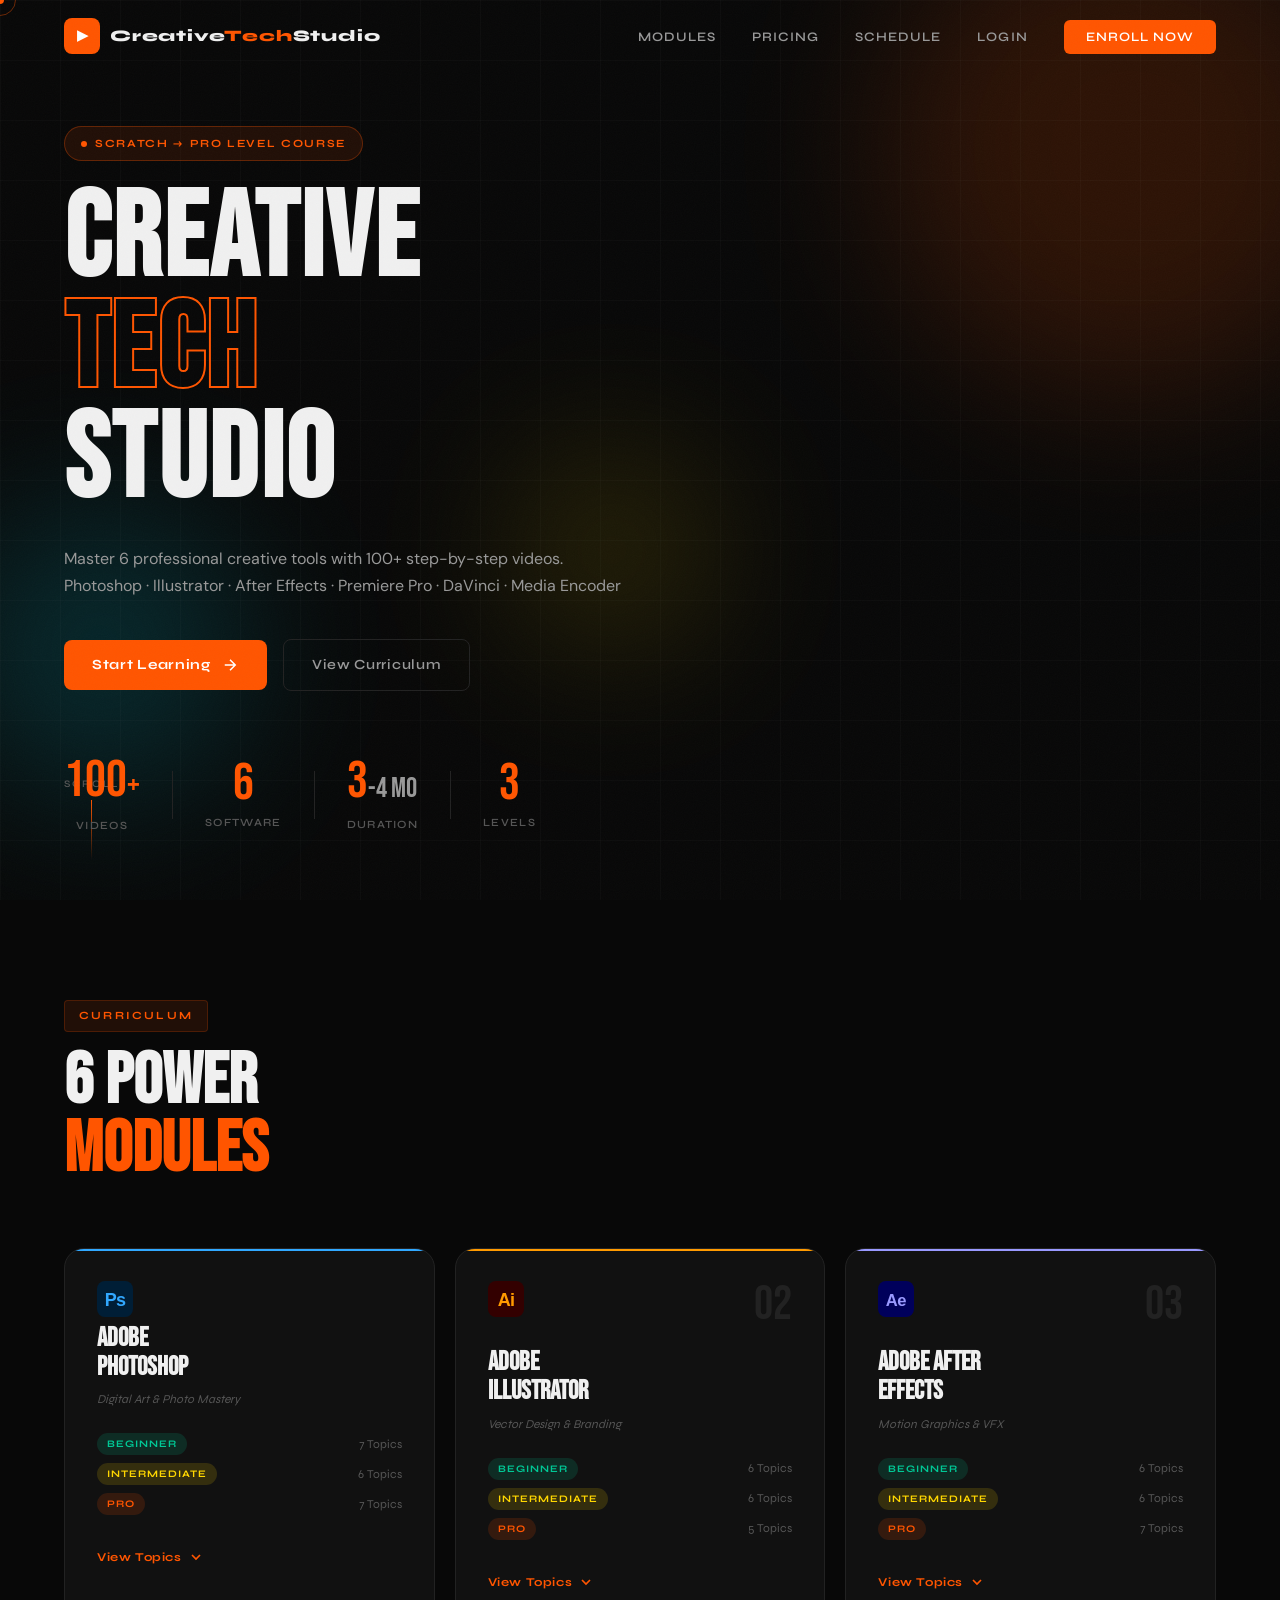
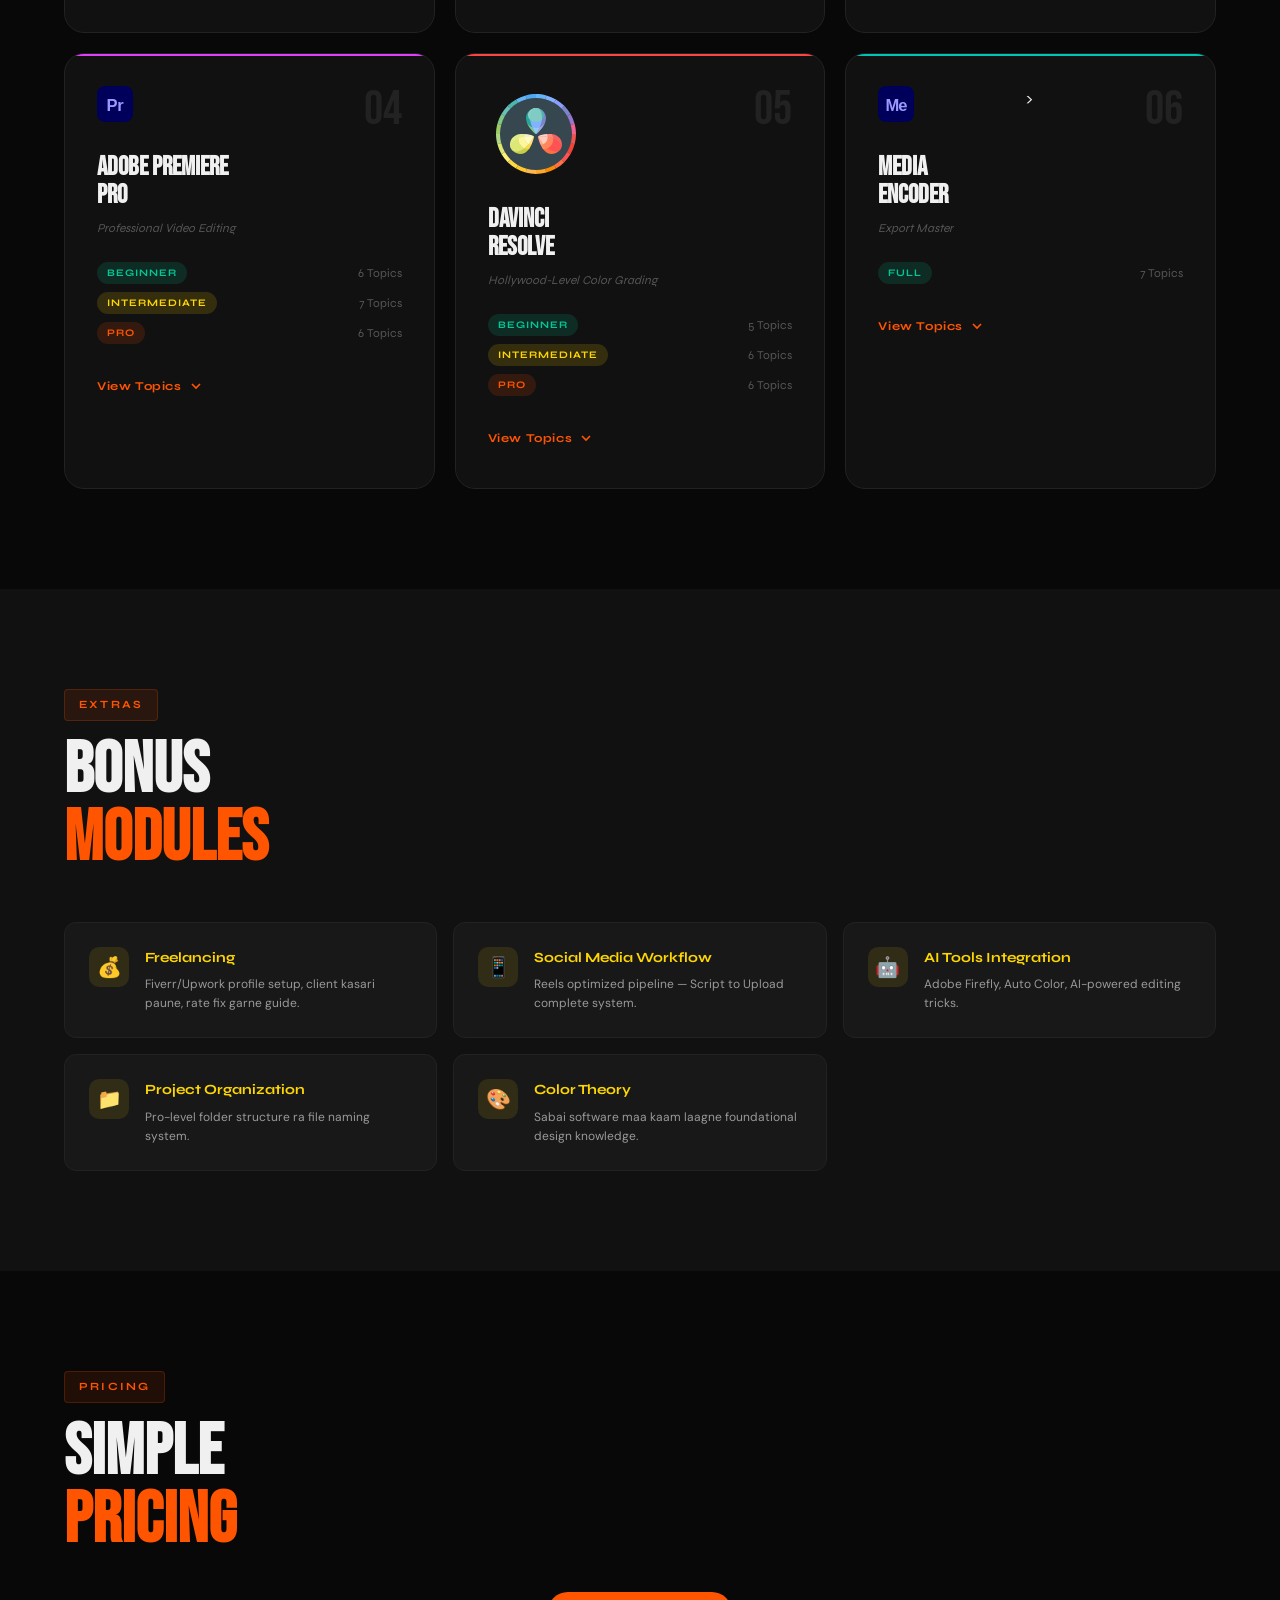
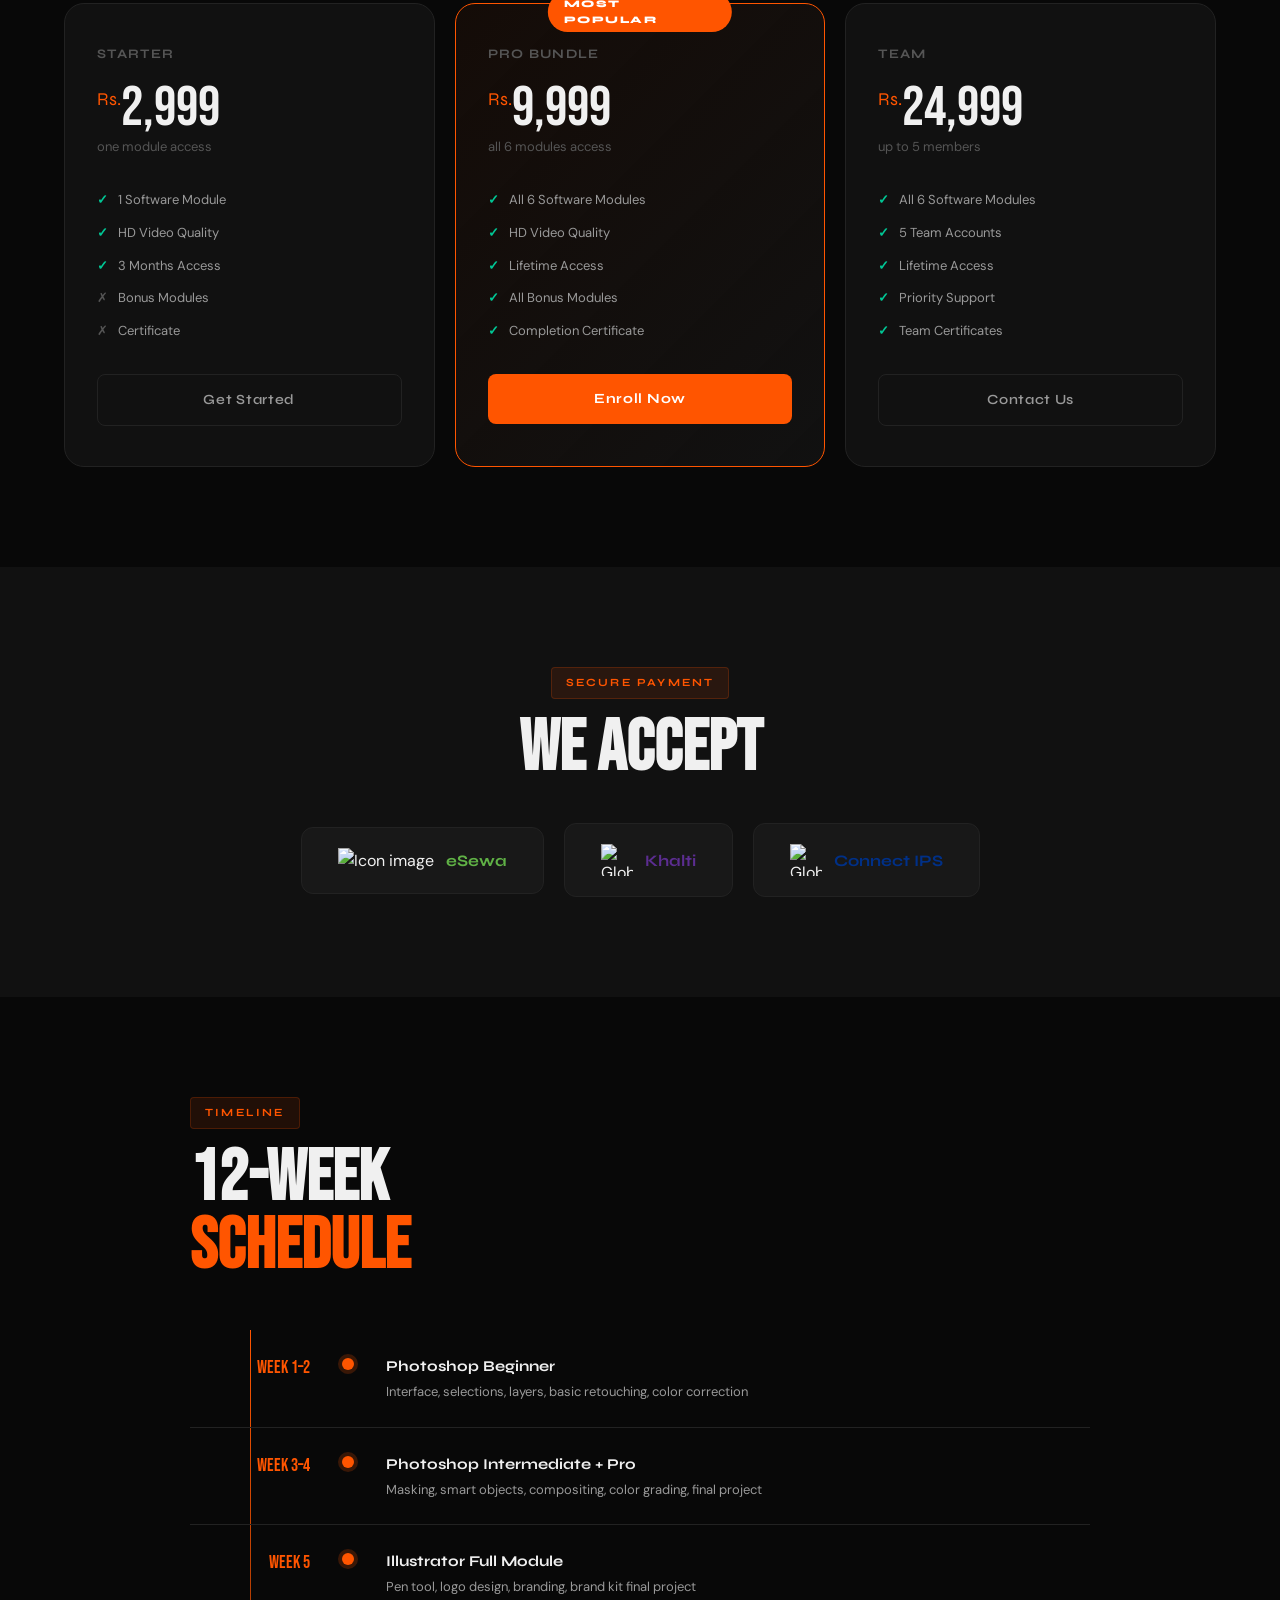
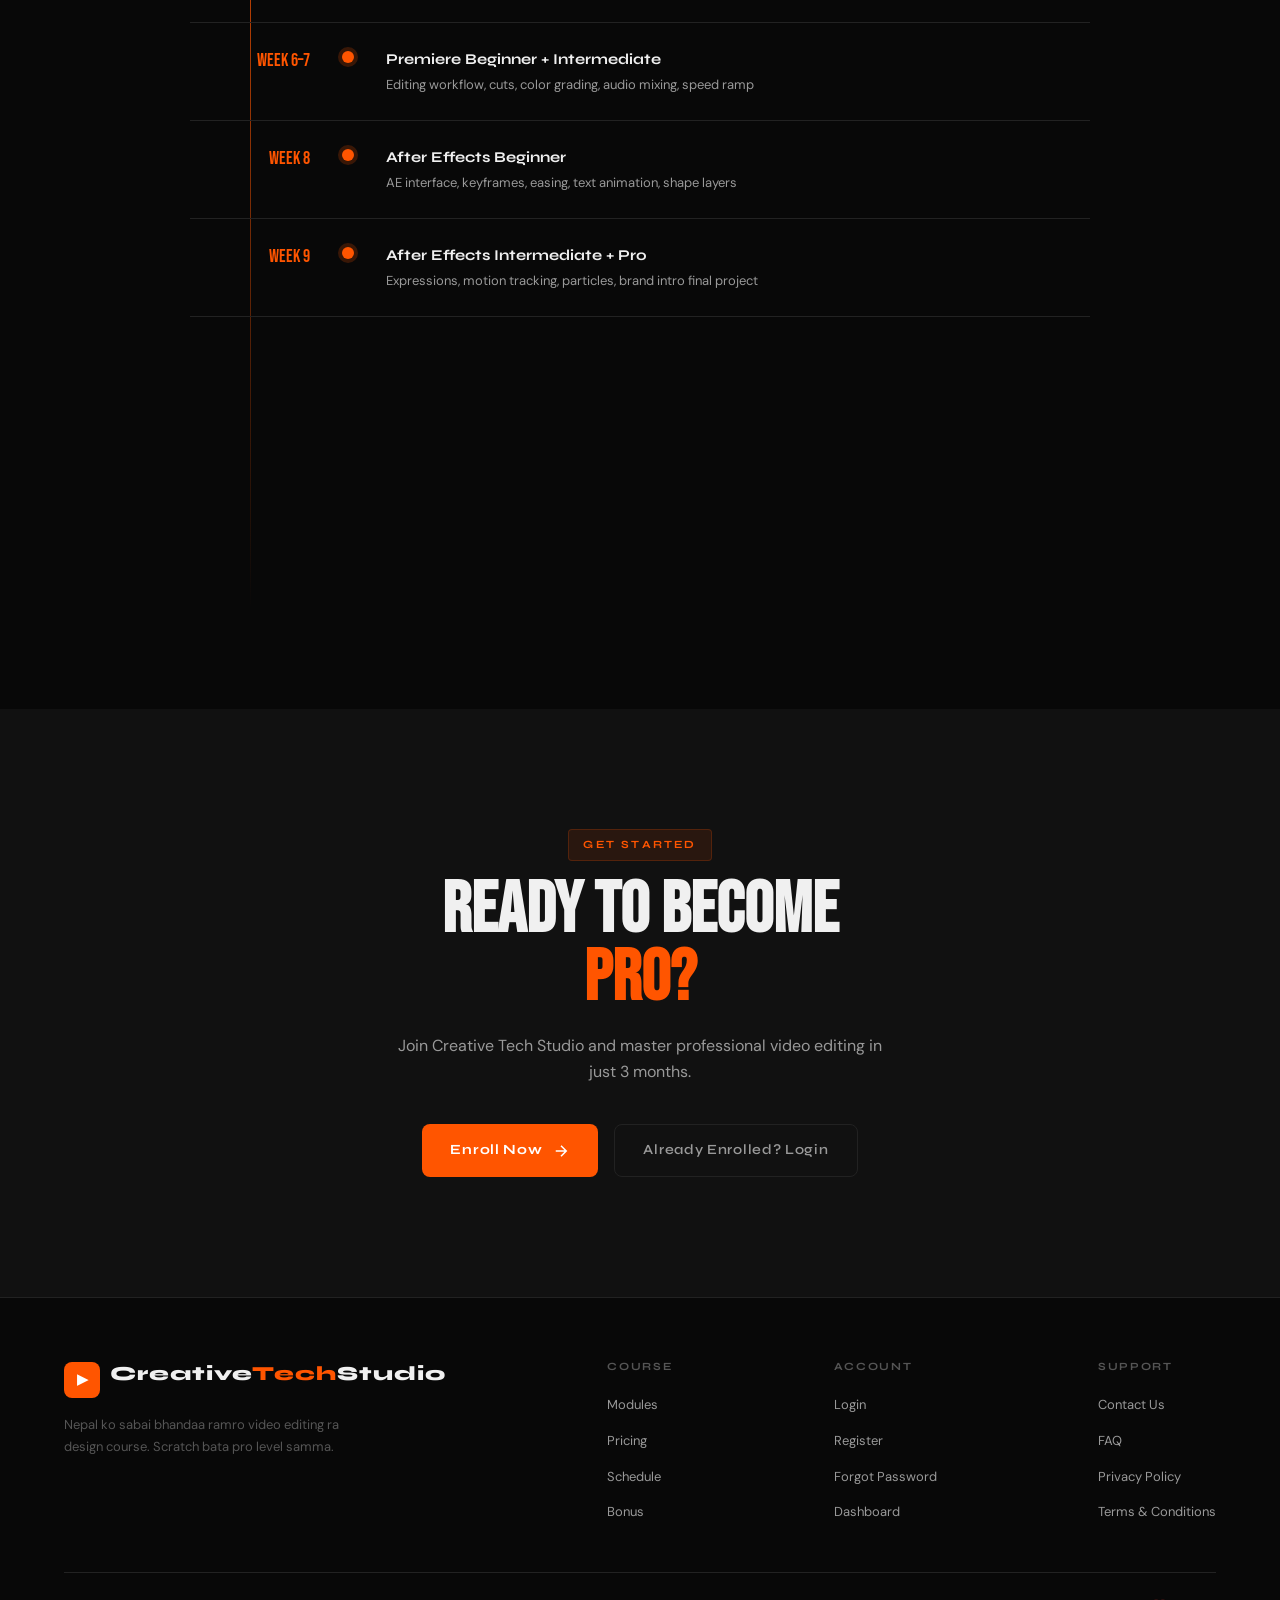
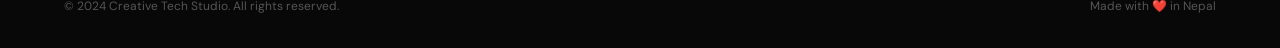
==== commit 2130e8d2: "logo update" ====
--- a/index.html
+++ b/index.html
@@ -461,15 +461,14 @@
   </div>
   <div class="payment-logos">
     <div class="pay-logo reveal">
-      <div class="pay-logo-icon esewa-icon">e</div>
-      <span class="pay-logo-name esewa-name">eSewa</span>
+<img src="https://play-lh.googleusercontent.com/MRzMmiJAe0-xaEkDKB0MKwv1a3kjDieSfNuaIlRo750_EgqxjRFWKKF7xQyRSb4O95Y=w32-h32-rw" srcset="https://play-lh.googleusercontent.com/MRzMmiJAe0-xaEkDKB0MKwv1a3kjDieSfNuaIlRo750_EgqxjRFWKKF7xQyRSb4O95Y=w480-h960-rw 2x" class="T75of nm4vBd arM4bb" aria-hidden="true" alt="Icon image" itemprop="image" data-iml="1056.9000000003725" data-atf="true">      <span class="pay-logo-name esewa-name">eSewa</span>
     </div>
     <div class="pay-logo reveal reveal-delay-1">
-      <div class="pay-logo-icon khalti-icon">K</div>
+      <img src="https://th.bing.com/th/id/ODF.WM7arqOG7xvNja7y1nqhJg?w=32&amp;h=32&amp;qlt=90&amp;pcl=fffffc&amp;o=6&amp;pid=1.2" height="32" width="32" alt="Global web icon" class="rms_img" data-bm="53">
       <span class="pay-logo-name khalti-name">Khalti</span>
     </div>
     <div class="pay-logo reveal reveal-delay-2">
-      <div class="pay-logo-icon cips-icon">C</div>
+     <img src="https://th.bing.com/th/id/ODF.8jW3-B4_b1uRvPiYJp1P1Q?w=32&amp;h=32&amp;qlt=90&amp;pcl=fffffa&amp;o=6&amp;pid=1.2" height="32" width="32" alt="Global web icon" class="rms_img" data-bm="44">
       <span class="pay-logo-name cips-name">Connect IPS</span>
     </div>
   </div>
